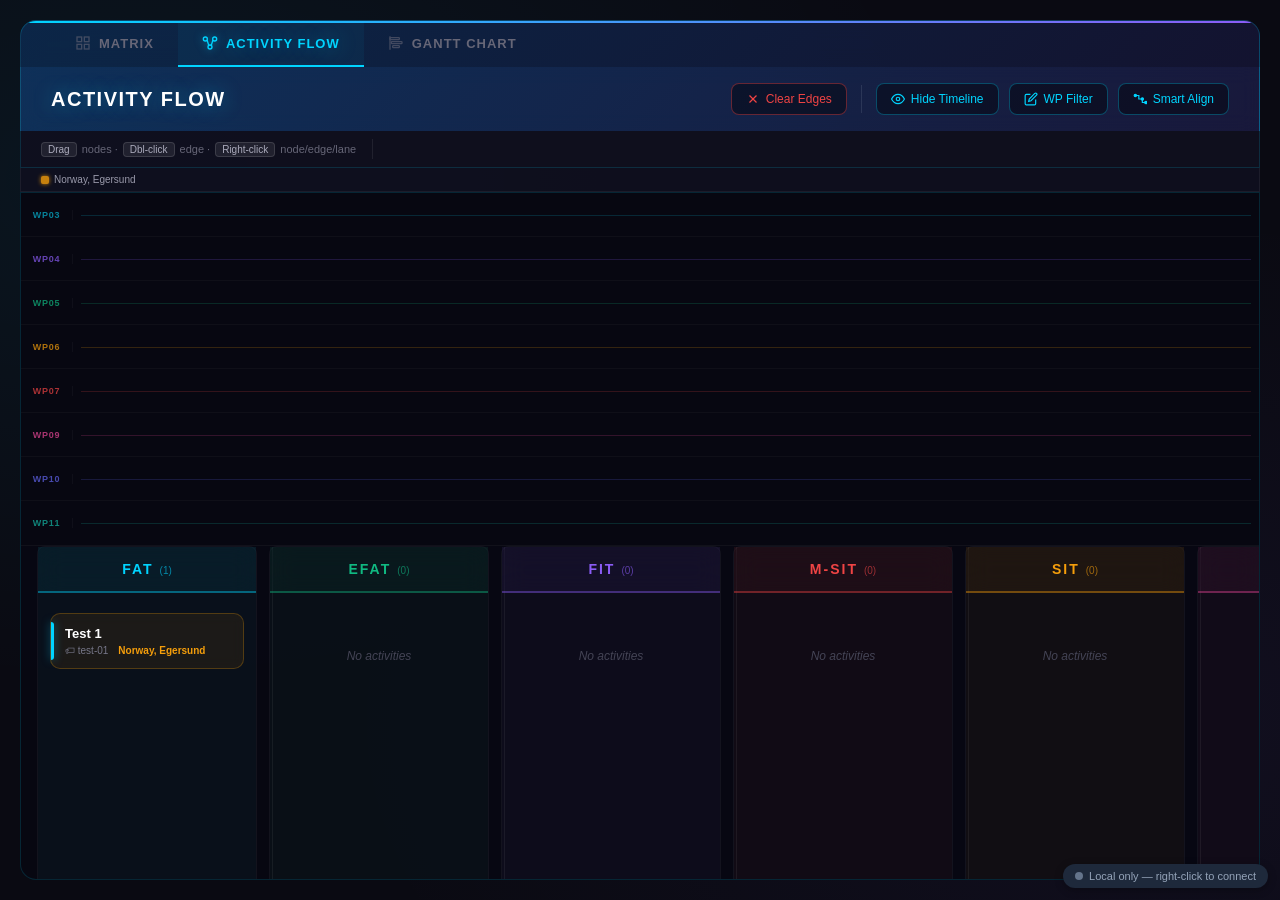
==== flow.html @ c6285412 "Add files via upload" ====
<!DOCTYPE html>
<html lang="en">
<head>
    <meta charset="UTF-8">
    <meta name="viewport" content="width=device-width, initial-scale=1.0">
    <title>Activity Flow - Test Equipment Matrix</title>
    <link rel="stylesheet" href="css/nav.css">
    <link rel="stylesheet" href="css/flow.css">
</head>
<body>
    <div class="container">
        <!-- Navigation Tabs -->
        <nav class="nav-tabs" id="navTabs">
            <!-- Rendered by nav.js -->
        </nav>

        <!-- Flow Header -->
        <div class="flow-header">
            <div class="flow-header-left">
                <div class="flow-title">Activity Flow</div>
            </div>
            <div class="flow-header-right">
                <button class="action-btn danger" onclick="FlowApp.clearAllEdges()" title="Clear All Edges">
                    <svg viewBox="0 0 24 24" fill="none" stroke="currentColor" stroke-width="2">
                        <line x1="18" y1="6" x2="6" y2="18"/>
                        <line x1="6" y1="6" x2="18" y2="18"/>
                    </svg>
                    Clear Edges
                </button>
                <div class="header-divider"></div>
                <button class="action-btn" id="tlToggleBtn" onclick="FlowTimeline.toggle()" title="Toggle milestone timeline">
                    <svg viewBox="0 0 24 24" width="12" height="12" fill="none" stroke="currentColor" stroke-width="2"><path d="M1 12s4-8 11-8 11 8 11 8-4 8-11 8-11-8-11-8z"/><circle cx="12" cy="12" r="3"/></svg>
                    <span>Hide Timeline</span>
                </button>
                <button class="action-btn" onclick="FlowTimeline.openWpPanel()" title="Choose which WP rows to show">
                    <svg viewBox="0 0 24 24" width="12" height="12" fill="none" stroke="currentColor" stroke-width="2"><path d="M11 4H4a2 2 0 00-2 2v14a2 2 0 002 2h14a2 2 0 002-2v-7"/><path d="M18.5 2.5a2.121 2.121 0 013 3L12 15l-4 1 1-4 9.5-9.5z"/></svg>
                    <span>WP Filter</span>
                </button>
                <button class="action-btn" onclick="FlowNodes.smartAlign()" title="Smart align">
                    <svg viewBox="0 0 24 24" fill="none" stroke="currentColor" stroke-width="2">
                        <polyline points="4,6 10,6 10,12 16,12 16,18 22,18"/>
                        <circle cx="4" cy="6" r="2" fill="currentColor"/>
                        <circle cx="16" cy="12" r="2" fill="currentColor"/>
                        <circle cx="22" cy="18" r="2" fill="currentColor"/>
                    </svg>
                    Smart Align
                </button>
            </div>
        </div>

        <!-- WP Filter Bar (chip-based) -->
        <div class="flow-filter-bar" id="flowFilterBar"></div>

        <!-- Toolbar -->
        <div class="flow-toolbar">
            <div class="toolbar-hint">
                <kbd>Drag</kbd> nodes · <kbd>Dbl-click</kbd> edge · <kbd>Right-click</kbd> node/edge/lane
            </div>
            <div class="toolbar-divider"></div>
            <div class="edge-mode-indicator" id="edgeModeIndicator">
                <svg viewBox="0 0 24 24" width="14" height="14" fill="none" stroke="currentColor" stroke-width="2">
                    <circle cx="12" cy="12" r="10"/>
                    <line x1="12" y1="8" x2="12" y2="12"/>
                    <line x1="12" y1="16" x2="12.01" y2="16"/>
                </svg>
                Drawing edge... click target node or press Esc
            </div>
        </div>

        <!-- Location Legend — auto-generated from DataModel.locations -->
        <div class="location-legend" id="locationLegend">
            <span class="legend-label">Locations:</span>
        </div>

        <!-- Canvas Area -->
        <div class="flow-canvas-wrapper" id="flowCanvasWrapper">
            <!-- Timeline strip — static container, only milestones update -->
            <div class="timeline-strip" id="timelineStrip"></div>
            <div class="flow-canvas" id="flowCanvas">
                <!-- Lanes and nodes rendered by JS -->
            </div>
        </div>
    </div>

    <!-- Context Menu (for edges) -->
    <div class="context-menu" id="contextMenu">
        <div class="context-menu-item" onclick="FlowEdges.editLabel(FlowEdges.activeEdgeId)">
            ✏️ Edit Details
        </div>
        <div class="context-menu-item" onclick="FlowEdges.resetEdgePorts(FlowEdges.activeEdgeId)">
            🔄 Reset Line Ports
        </div>
        <div class="context-menu-divider"></div>
        <div class="context-menu-item danger" onclick="FlowEdges.deleteActiveEdge()">
            🗑 Delete Connection
        </div>
    </div>

    <!-- Context Menu (for canvas right-click) -->
    <div class="context-menu" id="canvasContextMenu">
        <div class="context-menu-item" onclick="FlowApp.openAddActivityModal()">
            ➕ Add New Activity
        </div>
    </div>

    <!-- Add Activity Modal -->
    <div class="label-modal-overlay" id="addActivityOverlay">
        <div class="add-activity-modal">
            <h3>New Activity</h3>
            <div class="aa-form-group">
                <label>Name</label>
                <input type="text" id="aaName" placeholder="Activity name..." maxlength="60">
            </div>
            <div class="aa-form-row">
                <div class="aa-form-group">
                    <label>Location</label>
                    <select id="aaLocation"></select>
                </div>
                <div class="aa-form-group">
                    <label>Type</label>
                    <select id="aaType"></select>
                </div>
            </div>
            <div class="aa-form-group">
                <label>Workpack</label>
                <select id="aaWorkpack"></select>
            </div>
            <div class="label-modal-actions">
                <button class="btn-cancel" onclick="FlowApp.closeAddActivityModal()">Cancel</button>
                <button class="btn-save" onclick="FlowApp.addActivityFromModal()">Add</button>
            </div>
        </div>
    </div>

    <!-- Edge Detail Modal -->
    <div class="label-modal-overlay" id="labelModalOverlay">
        <div class="label-modal edge-detail-modal">
            <h3>Connection Details</h3>
            <div class="edge-modal-section">
                <label class="edge-modal-label">Label</label>
                <input type="text" id="labelInput" placeholder="Enter label (optional)..." maxlength="60">
            </div>
            <div class="edge-modal-section" id="edgeEquipmentSection">
                <label class="edge-modal-label">Equipment Transfer</label>
                <div class="edge-eq-hint">Select items transferring between activities</div>
                <div class="edge-eq-list" id="edgeEquipmentList"></div>
            </div>
            <div class="label-modal-actions">
                <button class="btn-cancel" onclick="FlowEdges.closeLabelModal()">Cancel</button>
                <button class="btn-save" onclick="FlowEdges.saveLabel()">Save</button>
            </div>
        </div>
    </div>

    <!-- Context Menu (for nodes) -->
    <div class="context-menu" id="nodeContextMenu">
        <!-- Populated dynamically by FlowNodes on right-click -->
    </div>

    <!-- Node Detail Modal -->
    <div class="label-modal-overlay" id="detailModalOverlay">
        <div class="detail-modal">
            <!-- Compact header -->
            <div class="detail-header-edit">
                <div class="detail-field-row">
                    <div class="detail-field" style="flex:3">
                        <label>Name</label>
                        <input type="text" id="detailNameInput" placeholder="Activity name..." maxlength="60">
                    </div>
                    <div class="detail-field" style="flex:1">
                        <label>Type</label>
                        <select id="detailTypeSelect"></select>
                    </div>
                    <div class="detail-field" style="flex:2">
                        <label>Location</label>
                        <select id="detailLocationSelect"></select>
                    </div>
                    <div class="detail-field" style="flex:1">
                        <label>Workpack</label>
                        <select id="detailWorkpackSelect"></select>
                    </div>
                </div>
                <div class="detail-meta" id="detailNodeMeta"></div>
            </div>

            <!-- Two-column body: editors left, equipment right -->
            <div class="detail-body-columns">
                <div class="detail-editors">
                    <div class="detail-section-label">Overview</div>
                    <div class="wysiwyg-wrap">
                        <div class="wysiwyg-toolbar" id="overviewToolbar">
                            <button type="button" class="wysiwyg-btn" data-cmd="bold" title="Bold"><b>B</b></button>
                            <button type="button" class="wysiwyg-btn" data-cmd="italic" title="Italic"><i>I</i></button>
                            <button type="button" class="wysiwyg-btn" data-cmd="underline" title="Underline"><u>U</u></button>
                            <span class="wysiwyg-sep"></span>
                            <button type="button" class="wysiwyg-btn" data-cmd="insertUnorderedList" title="Bullet list">⦁</button>
                        </div>
                        <div class="wysiwyg-editor" id="detailOverview" contenteditable="true"
                             data-placeholder="Brief overview of this test activity..."></div>
                    </div>

                    <div class="detail-section-label">
                        Scope &amp; Notes
                        <span class="detail-hint">Toolbar or type * for bullets · Tab to indent</span>
                    </div>
                    <div class="wysiwyg-wrap">
                        <div class="wysiwyg-toolbar" id="notesToolbar">
                            <button type="button" class="wysiwyg-btn" data-cmd="bold" title="Bold"><b>B</b></button>
                            <button type="button" class="wysiwyg-btn" data-cmd="italic" title="Italic"><i>I</i></button>
                            <button type="button" class="wysiwyg-btn" data-cmd="underline" title="Underline"><u>U</u></button>
                            <span class="wysiwyg-sep"></span>
                            <button type="button" class="wysiwyg-btn" data-cmd="insertUnorderedList" title="Bullet list">⦁</button>
                            <button type="button" class="wysiwyg-btn" data-cmd="indent" title="Indent (sub-item)">→</button>
                            <button type="button" class="wysiwyg-btn" data-cmd="outdent" title="Outdent">←</button>
                        </div>
                        <div class="wysiwyg-editor wysiwyg-notes" id="detailNotes" contenteditable="true"
                             data-placeholder="Scope, notes, bullet points..."></div>
                    </div>
                </div>

                <div class="detail-equipment-panel">
                    <div class="detail-section-label">Equipment Items</div>
                    <div class="detail-equipment-list" id="detailEquipmentList">
                        <div class="detail-empty">Loading...</div>
                    </div>
                    <div class="detail-section-label" style="margin-top:14px;">
                        Attachments
                        <button class="detail-attach-btn" onclick="FlowDetails.addAttachment()" title="Attach a file">
                            <svg viewBox="0 0 24 24" width="13" height="13" fill="none" stroke="currentColor" stroke-width="2"><path d="M21.44 11.05l-9.19 9.19a6 6 0 01-8.49-8.49l9.19-9.19a4 4 0 015.66 5.66l-9.2 9.19a2 2 0 01-2.83-2.83l8.49-8.48"/></svg>
                            Add
                        </button>
                    </div>
                    <div class="detail-attachments-list" id="detailAttachmentsList">
                        <div class="detail-empty">No files attached</div>
                    </div>
                    <input type="file" id="detailFileInput" style="display:none" multiple onchange="FlowDetails._onFilesSelected(this)">
                </div>
            </div>

            <div class="label-modal-actions">
                <button class="btn-cancel" onclick="FlowDetails.close()">Cancel</button>
                <button class="btn-save" onclick="FlowDetails.save()">Save</button>
            </div>
        </div>
    </div>

    <!-- WP Visibility Panel (Flow) -->
    <div class="flow-wp-panel-overlay" id="flowWpPanelOverlay">
        <div class="flow-wp-panel">
            <div class="flow-wp-panel-header">
                <h3>Timeline WP Visibility</h3>
                <button class="flow-wp-panel-close" onclick="FlowTimeline.closeWpPanel()">&times;</button>
            </div>
            <div class="flow-wp-panel-hint">Toggle which Work Package rows appear in the milestone timeline.</div>
            <div class="flow-wp-panel-list" id="flowWpPanelList"></div>
            <div class="flow-wp-panel-actions">
                <button class="btn-cancel" onclick="FlowTimeline.wpPanelShowAll()">Show All</button>
                <button class="btn-cancel" onclick="FlowTimeline.wpPanelHideAll()">Hide All</button>
                <button class="btn-save" onclick="FlowTimeline.closeWpPanel()">Done</button>
            </div>
        </div>
    </div>

    <!-- Milestone Edit Modal -->
    <div class="label-modal-overlay" id="milestoneModalOverlay">
        <div class="milestone-modal">
            <h3>Milestone</h3>
            <div class="ms-form-row">
                <div class="ms-form-group" style="flex:2">
                    <label>Title</label>
                    <input type="text" id="msTextInput" placeholder="Milestone label..." maxlength="60">
                </div>
                <div class="ms-form-group" style="flex:1">
                    <label>Date (dd.mm.yy)</label>
                    <input type="text" id="msDateInput" placeholder="01.03.26" maxlength="10">
                </div>
                <div class="ms-form-group" style="flex:0.8">
                    <label>Work Package</label>
                    <select id="msWpSelect"></select>
                </div>
            </div>
            <div class="ms-form-row">
                <div class="ms-form-group">
                    <label>Shape</label>
                    <div class="ms-shape-picker" id="msShapePicker">
                        <button class="ms-shape-btn active" data-shape="circle" title="Circle">
                            <svg width="16" height="16"><circle cx="8" cy="8" r="6" fill="currentColor"/></svg>
                        </button>
                        <button class="ms-shape-btn" data-shape="square" title="Square">
                            <svg width="16" height="16"><rect x="2" y="2" width="12" height="12" rx="1" fill="currentColor"/></svg>
                        </button>
                        <button class="ms-shape-btn" data-shape="triangle" title="Triangle">
                            <svg width="16" height="16"><polygon points="8,1 15,14 1,14" fill="currentColor"/></svg>
                        </button>
                        <button class="ms-shape-btn" data-shape="diamond" title="Diamond">
                            <svg width="16" height="16"><polygon points="8,1 15,8 8,15 1,8" fill="currentColor"/></svg>
                        </button>
                    </div>
                </div>
                <div class="ms-form-group">
                    <label>Size</label>
                    <div class="ms-size-picker" id="msSizePicker">
                        <button class="ms-size-btn" data-size="small" title="Small">S</button>
                        <button class="ms-size-btn active" data-size="medium" title="Large">L</button>
                        <button class="ms-size-btn" data-size="large" title="Extra Large">XL</button>
                    </div>
                </div>
                <div class="ms-form-group">
                    <label>Color</label>
                    <div class="ms-color-picker" id="msColorPicker">
                        <button class="ms-color-btn" data-color="#ffffff" style="background:#ffffff" title="White"></button>
                        <button class="ms-color-btn" data-color="#00d4ff" style="background:#00d4ff" title="Cyan"></button>
                        <button class="ms-color-btn" data-color="#8b5cf6" style="background:#8b5cf6" title="Purple"></button>
                        <button class="ms-color-btn" data-color="#10b981" style="background:#10b981" title="Green"></button>
                        <button class="ms-color-btn" data-color="#f59e0b" style="background:#f59e0b" title="Amber"></button>
                        <button class="ms-color-btn" data-color="#ef4444" style="background:#ef4444" title="Red"></button>
                        <button class="ms-color-btn" data-color="#ec4899" style="background:#ec4899" title="Pink"></button>
                    </div>
                </div>
            </div>
            <div class="ms-preview" id="msPreview"></div>
            <div class="label-modal-actions">
                <button class="btn-cancel ms-delete-btn" id="msDeleteBtn" onclick="FlowTimeline.deleteFromModal()" style="margin-right:auto">Delete</button>
                <button class="btn-cancel" onclick="FlowTimeline.closeModal()">Cancel</button>
                <button class="btn-save" onclick="FlowTimeline.saveModal()">Save</button>
            </div>
        </div>
    </div>

    <!-- Manage Activities Modal -->
    <div class="manage-overlay" id="manageOverlay">
        <div class="manage-modal">
            <div class="manage-header">
                <h3>Manage Activities</h3>
                <span class="manage-hint">Drag to reorder · Toggle to show/hide</span>
            </div>
            <div class="manage-toolbar">
                <button class="manage-action-btn" onclick="ActivityManager.groupByType()">Group by Type</button>
                <button class="manage-action-btn" onclick="ActivityManager.showAll()">Show All</button>
            </div>
            <div class="manage-list" id="manageList"></div>
            <div class="manage-footer">
                <button class="btn-cancel" onclick="ActivityManager.close()">Cancel</button>
                <button class="btn-save" onclick="ActivityManager.save()">Apply</button>
            </div>
        </div>
    </div>

    <!-- Scripts - Order matters! -->
    <script src="js/storage.js"></script>
    <script src="js/sync-config.js"></script>
    <script src="js/sync.js"></script>
    <script src="js/nav.js"></script>
    <script src="js/data.js"></script>
    <script src="js/flow-data.js"></script>
    <script src="js/flow-lanes.js"></script>
    <script src="js/flow-nodes.js"></script>
    <script src="js/flow-edges.js"></script>
    <script src="js/flow-drag.js"></script>
    <script src="js/flow-details.js"></script>
    <script src="js/flow-timeline.js"></script>
    <script src="js/manage.js"></script>
    <script src="js/undo.js"></script>
    <script src="js/settings.js"></script>
    <script src="js/flow-app.js"></script>
</body>
</html>
---- css/nav.css ----
/* ========================================
   NAV.CSS - Shared Navigation Tabs
   ======================================== */

.nav-tabs {
    display: flex;
    gap: 0;
    padding: 0 30px;
    background: linear-gradient(135deg, rgba(12, 40, 74, 0.95) 0%, rgba(20, 20, 50, 0.95) 100%);
    border: 1px solid rgba(0, 212, 255, 0.2);
    border-bottom: none;
    border-radius: 16px 16px 0 0;
    backdrop-filter: blur(10px);
    position: relative;
    overflow: hidden;
}

.nav-tabs::before {
    content: '';
    position: absolute;
    top: 0;
    left: 0;
    right: 0;
    height: 2px;
    background: linear-gradient(90deg, #00d4ff, #8b5cf6, #00d4ff);
    background-size: 200% 100%;
    animation: navShimmer 4s linear infinite;
}

@keyframes navShimmer {
    0% { background-position: -200% 0; }
    100% { background-position: 200% 0; }
}

.nav-tab {
    position: relative;
    display: flex;
    align-items: center;
    gap: 8px;
    padding: 14px 24px;
    color: #667;
    font-size: 13px;
    font-weight: 600;
    text-decoration: none;
    text-transform: uppercase;
    letter-spacing: 1px;
    cursor: pointer;
    transition: all 0.3s ease;
    border: none;
    background: none;
    border-bottom: 3px solid transparent;
    margin-bottom: -1px;
}

.nav-tab:hover {
    color: #aab;
    background: rgba(255, 255, 255, 0.03);
}

.nav-tab.active {
    color: #00d4ff;
    border-bottom-color: #00d4ff;
    background: rgba(0, 212, 255, 0.05);
    text-shadow: 0 0 20px rgba(0, 212, 255, 0.4);
}

.nav-tab svg {
    width: 16px;
    height: 16px;
    opacity: 0.6;
    transition: opacity 0.3s;
}

.nav-tab.active svg {
    opacity: 1;
    filter: drop-shadow(0 0 4px rgba(0, 212, 255, 0.5));
}

.nav-tab .tab-badge {
    background: rgba(0, 212, 255, 0.2);
    color: #00d4ff;
    font-size: 10px;
    padding: 1px 7px;
    border-radius: 10px;
    font-weight: 700;
    letter-spacing: 0;
}

.nav-tab.active .tab-badge {
    background: rgba(0, 212, 255, 0.3);
}
---- css/flow.css ----
/* ========================================
   FLOW.CSS - Activity Flow View Styles
   ======================================== */

/* === RESET & BASE === */
* {
    box-sizing: border-box;
    margin: 0;
    padding: 0;
}

body {
    font-family: 'Segoe UI', Tahoma, Geneva, Verdana, sans-serif;
    background: #0a0a12;
    background-image:
        radial-gradient(ellipse at 10% 20%, rgba(0, 212, 255, 0.06) 0%, transparent 50%),
        radial-gradient(ellipse at 90% 80%, rgba(139, 92, 246, 0.06) 0%, transparent 50%);
    min-height: 100vh;
    padding: 20px;
    color: #e0e0e0;
    overflow: hidden;
}

.container {
    max-width: 100%;
    height: calc(100vh - 40px);
    display: flex;
    flex-direction: column;
}

/* === FLOW HEADER === */
.flow-header {
    background: linear-gradient(135deg, rgba(15, 52, 96, 0.9) 0%, rgba(26, 26, 64, 0.9) 100%);
    padding: 16px 30px;
    border: 1px solid rgba(0, 212, 255, 0.3);
    border-top: none;
    border-bottom: none;
    backdrop-filter: blur(10px);
    display: flex;
    justify-content: space-between;
    align-items: center;
    flex-wrap: wrap;
    gap: 12px;
}

.flow-header-left {
    display: flex;
    align-items: center;
    gap: 20px;
}

.flow-title {
    font-size: 20px;
    font-weight: 700;
    color: #fff;
    text-shadow: 0 0 20px rgba(0, 212, 255, 0.4);
    letter-spacing: 1.5px;
    text-transform: uppercase;
}

/* === WP CHIP FILTER BAR (matching index.html style) === */
.flow-filter-bar {
    padding: 8px 20px;
    border-bottom: 1px solid rgba(255, 255, 255, 0.06);
}

.flow-filter-bar:empty {
    display: none;
}

.flow-filter-bar .filter-row {
    display: flex;
    align-items: center;
    gap: 8px;
    flex-wrap: wrap;
}

.flow-filter-bar .filter-label {
    display: flex;
    align-items: center;
    gap: 5px;
    color: #888;
    font-size: 10px;
    font-weight: 600;
    text-transform: uppercase;
    letter-spacing: 1px;
    white-space: nowrap;
    flex-shrink: 0;
}

.flow-filter-bar .filter-chips {
    display: flex;
    gap: 5px;
    flex-wrap: wrap;
}

.flow-filter-bar .filter-chip {
    display: inline-flex;
    align-items: center;
    gap: 5px;
    padding: 4px 12px;
    border-radius: 20px;
    border: 1px solid rgba(255, 255, 255, 0.12);
    background: rgba(255, 255, 255, 0.04);
    color: #aaa;
    font-size: 10px;
    font-weight: 600;
    cursor: pointer;
    transition: all 0.25s ease;
    letter-spacing: 0.5px;
}

.flow-filter-bar .filter-chip:hover {
    border-color: var(--chip-border);
    background: var(--chip-bg);
    color: var(--chip-color);
    box-shadow: 0 0 10px color-mix(in srgb, var(--chip-color) 25%, transparent);
}

.flow-filter-bar .filter-chip.active {
    border-color: var(--chip-border);
    background: var(--chip-bg);
    color: var(--chip-color);
    box-shadow: 0 0 14px color-mix(in srgb, var(--chip-color) 30%, transparent),
                inset 0 0 6px color-mix(in srgb, var(--chip-color) 10%, transparent);
}

.flow-filter-bar .chip-dot {
    width: 7px;
    height: 7px;
    border-radius: 50%;
    background: currentColor;
    opacity: 0.4;
    transition: opacity 0.25s;
}

.flow-filter-bar .filter-chip.active .chip-dot {
    opacity: 1;
    box-shadow: 0 0 5px currentColor;
}

.flow-filter-bar .filter-clear {
    background: rgba(255, 255, 255, 0.06);
    border: 1px solid rgba(255, 255, 255, 0.15);
    color: #888;
    font-size: 9px;
    font-weight: 600;
    padding: 3px 10px;
    border-radius: 14px;
    cursor: pointer;
    transition: all 0.25s;
    text-transform: uppercase;
    letter-spacing: 0.5px;
    white-space: nowrap;
    flex-shrink: 0;
}

.flow-filter-bar .filter-clear:hover {
    background: rgba(239, 68, 68, 0.15);
    border-color: rgba(239, 68, 68, 0.4);
    color: #ef4444;
}

.flow-header-right {
    display: flex;
    gap: 10px;
    align-items: center;
}

/* === ACTION BUTTONS (reused from matrix) === */
.action-btn {
    background: rgba(0, 0, 0, 0.4);
    border: 1px solid rgba(0, 212, 255, 0.3);
    border-radius: 8px;
    padding: 8px 14px;
    color: #00d4ff;
    font-size: 12px;
    cursor: pointer;
    transition: all 0.3s;
    display: flex;
    align-items: center;
    gap: 6px;
    font-weight: 500;
}

.action-btn:hover {
    background: rgba(0, 212, 255, 0.15);
    border-color: #00d4ff;
    box-shadow: 0 0 20px rgba(0, 212, 255, 0.3);
}

.action-btn svg {
    width: 14px;
    height: 14px;
}

.action-btn.danger {
    border-color: rgba(239, 68, 68, 0.4);
    color: #ef4444;
}

.action-btn.danger:hover {
    background: rgba(239, 68, 68, 0.15);
    border-color: #ef4444;
    box-shadow: 0 0 20px rgba(239, 68, 68, 0.3);
}

.action-btn.reset-btn {
    border-color: rgba(239, 68, 68, 0.4);
    color: #ef4444;
}

.action-btn.reset-btn:hover {
    background: rgba(239, 68, 68, 0.15);
    border-color: #ef4444;
    box-shadow: 0 0 20px rgba(239, 68, 68, 0.3);
}

/* === TOOLBAR === */
.flow-toolbar {
    background: rgba(15, 15, 30, 0.95);
    border: 1px solid rgba(0, 212, 255, 0.15);
    border-top: none;
    padding: 8px 20px;
    display: flex;
    align-items: center;
    gap: 16px;
    font-size: 11px;
    color: #667;
}

.toolbar-divider {
    width: 1px;
    height: 20px;
    background: rgba(255, 255, 255, 0.08);
}

.toolbar-hint {
    display: flex;
    align-items: center;
    gap: 5px;
}

.toolbar-hint kbd {
    background: rgba(255, 255, 255, 0.08);
    border: 1px solid rgba(255, 255, 255, 0.12);
    border-radius: 4px;
    padding: 1px 6px;
    font-size: 10px;
    font-family: inherit;
    color: #aab;
}

.edge-mode-indicator {
    display: none;
    align-items: center;
    gap: 6px;
    color: #f59e0b;
    font-weight: 600;
    animation: pulse 1.5s ease infinite;
}

.edge-mode-indicator.active {
    display: flex;
}

@keyframes pulse {
    0%, 100% { opacity: 1; }
    50% { opacity: 0.6; }
}

/* === CANVAS AREA === */
.flow-canvas-wrapper {
    flex: 1;
    position: relative;
    overflow: auto;
    background: rgba(8, 8, 18, 0.95);
    border: 1px solid rgba(0, 212, 255, 0.15);
    border-radius: 0 0 16px 16px;
}

.flow-canvas {
    position: relative;
    min-width: 100%;
    min-height: 100%;
    width: max-content;
    height: max-content;
}

/* === SVG EDGE LAYER === */
.edge-layer {
    position: absolute;
    top: 0;
    left: 0;
    width: 100%;
    height: 100%;
    pointer-events: none;
    z-index: 5;
}

.edge-layer path {
    pointer-events: stroke;
    cursor: pointer;
}

.edge-line {
    fill: none;
    stroke: rgba(255, 255, 255, 0.35);
    stroke-width: 2;
    transition: stroke 0.2s, stroke-width 0.2s;
}

.edge-line:hover {
    stroke: #ff4757;
    stroke-width: 3;
    filter: drop-shadow(0 0 6px rgba(255, 71, 87, 0.5));
}

.edge-line-hit {
    fill: none;
    stroke: transparent;
    stroke-width: 16;
    pointer-events: stroke;
    cursor: pointer;
}

.edge-arrow {
    fill: rgba(255, 255, 255, 0.35);
    transition: fill 0.2s;
}

.edge-group:hover .edge-line {
    stroke: #ff4757;
    stroke-width: 3;
    filter: drop-shadow(0 0 6px rgba(255, 71, 87, 0.5));
}

.edge-group:hover .edge-arrow {
    fill: #ff4757;
}

.edge-temp {
    fill: none;
    stroke: rgba(0, 212, 255, 0.6);
    stroke-width: 2;
    stroke-dasharray: 8 4;
    pointer-events: none;
}

/* === EDGE SELECTION & ENDPOINT HANDLES === */
.edge-selected .edge-line {
    stroke: #00d4ff !important;
    stroke-width: 3;
    filter: drop-shadow(0 0 8px rgba(0,212,255,0.6));
}
.edge-selected .edge-arrow {
    fill: #00d4ff !important;
}
.edge-handle-dot {
    fill: #00d4ff;
    stroke: #fff;
    stroke-width: 2;
    cursor: grab;
    filter: drop-shadow(0 0 4px rgba(0,212,255,0.8));
    transition: r 0.15s;
}
.edge-handle-dot:hover {
    r: 9;
    fill: #fff;
    stroke: #00d4ff;
}
.edge-handle-label {
    fill: #00d4ff;
    font-size: 10px;
    font-family: 'JetBrains Mono', monospace;
    font-weight: 600;
    text-anchor: middle;
    pointer-events: none;
}
.edge-port-indicator {
    fill: rgba(255,255,255,0.08);
    stroke: rgba(255,255,255,0.2);
    stroke-width: 1.5;
    pointer-events: all;
    cursor: pointer;
    transition: fill 0.15s, stroke 0.15s, r 0.15s;
}
.edge-port-indicator:hover {
    fill: rgba(0,212,255,0.4);
    stroke: #00d4ff;
    stroke-width: 2;
    r: 7;
    filter: drop-shadow(0 0 4px rgba(0,212,255,0.6));
}
.edge-port-indicator.port-hover {
    fill: #00d4ff;
    stroke: #fff;
    stroke-width: 2;
    r: 7;
    filter: drop-shadow(0 0 6px rgba(0,212,255,0.8));
}

/* === LANES === */
.lanes-container {
    display: flex;
    min-height: 800px;
    height: 100%;
    position: relative;
    gap: 12px;
    padding: 0 16px;
}

.lane {
    flex: 1;
    min-width: 220px;
    position: relative;
    transition: background 0.3s;
    border-radius: 8px;
    overflow: visible;
    border: 1px solid rgba(255, 255, 255, 0.04);
    background: rgba(255, 255, 255, 0.01);
}

.lane:last-child {
    border-right: none;
}

.lane-bg {
    position: absolute;
    top: 0;
    left: 0;
    right: 0;
    bottom: 0;
    opacity: 0.03;
    pointer-events: none;
    transition: opacity 0.3s;
}

.lane:hover .lane-bg {
    opacity: 0.06;
}

.lane-header {
    position: sticky;
    top: 0;
    z-index: 10;
    text-align: center;
    padding: 14px 10px;
    font-size: 14px;
    font-weight: 700;
    text-transform: uppercase;
    letter-spacing: 2px;
    border-bottom: 2px solid;
    backdrop-filter: blur(12px);
    background: rgba(10, 10, 20, 0.85);
    position: relative;
}

.lane-header .lane-count {
    font-size: 10px;
    font-weight: 500;
    opacity: 0.6;
    letter-spacing: 0;
    margin-left: 6px;
}

/* Lane hide toggle button */
.lane-toggle {
    position: absolute;
    right: 6px;
    top: 50%;
    transform: translateY(-50%);
    background: none;
    border: 1px solid rgba(255, 255, 255, 0.08);
    border-radius: 4px;
    color: inherit;
    cursor: pointer;
    padding: 3px 4px;
    opacity: 0;
    transition: opacity 0.2s, background 0.2s;
    display: flex;
    align-items: center;
    justify-content: center;
}

.lane-header:hover .lane-toggle {
    opacity: 0.5;
}

.lane-toggle:hover {
    opacity: 1 !important;
    background: rgba(255, 255, 255, 0.1);
}

/* Collapsed lane — thin vertical strip */
.lane.lane-collapsed {
    flex: 0 0 28px !important;
    min-width: 28px !important;
    cursor: pointer;
    display: flex;
    align-items: center;
    justify-content: center;
    transition: background 0.2s, border-color 0.2s;
    border: 1px dashed rgba(255, 255, 255, 0.08);
    border-radius: 8px;
}

.lane.lane-collapsed:hover {
    background: rgba(255, 255, 255, 0.04);
    border-color: rgba(255, 255, 255, 0.15);
}

.lane-collapsed-label {
    writing-mode: vertical-rl;
    text-orientation: mixed;
    font-size: 9px;
    font-weight: 700;
    text-transform: uppercase;
    letter-spacing: 2px;
    color: #445;
    padding: 12px 0;
}

.lane.lane-collapsed:hover .lane-collapsed-label {
    color: #889;
}

/* Collapsed lane label colors */
.lane-FAT.lane-collapsed .lane-collapsed-label { color: #00d4ff; opacity: 0.5; }
.lane-FIT.lane-collapsed .lane-collapsed-label { color: #8b5cf6; opacity: 0.5; }
.lane-EFAT.lane-collapsed .lane-collapsed-label { color: #10b981; opacity: 0.5; }
.lane-SIT.lane-collapsed .lane-collapsed-label { color: #f59e0b; opacity: 0.5; }
.lane-M-SIT.lane-collapsed .lane-collapsed-label { color: #ef4444; opacity: 0.5; }
.lane-SRT.lane-collapsed .lane-collapsed-label { color: #ec4899; opacity: 0.5; }

.lane-FAT.lane-collapsed:hover .lane-collapsed-label,
.lane-FIT.lane-collapsed:hover .lane-collapsed-label,
.lane-EFAT.lane-collapsed:hover .lane-collapsed-label,
.lane-SIT.lane-collapsed:hover .lane-collapsed-label,
.lane-M-SIT.lane-collapsed:hover .lane-collapsed-label,
.lane-SRT.lane-collapsed:hover .lane-collapsed-label { opacity: 1; }

.lane-body {
    padding: 16px 12px;
    min-height: 600px;
    position: relative;
}

/* Lane colors */
.lane-FAT .lane-bg { background: #00d4ff; }
.lane-FAT .lane-header { color: #00d4ff; border-bottom-color: rgba(0, 212, 255, 0.4); background: rgba(0, 212, 255, 0.06); }

.lane-FIT .lane-bg { background: #8b5cf6; }
.lane-FIT .lane-header { color: #8b5cf6; border-bottom-color: rgba(139, 92, 246, 0.4); background: rgba(139, 92, 246, 0.06); }

.lane-EFAT .lane-bg { background: #10b981; }
.lane-EFAT .lane-header { color: #10b981; border-bottom-color: rgba(16, 185, 129, 0.4); background: rgba(16, 185, 129, 0.06); }

.lane-SIT .lane-bg { background: #f59e0b; }
.lane-SIT .lane-header { color: #f59e0b; border-bottom-color: rgba(245, 158, 11, 0.4); background: rgba(245, 158, 11, 0.06); }

.lane-M-SIT .lane-bg { background: #ef4444; }
.lane-M-SIT .lane-header { color: #ef4444; border-bottom-color: rgba(239, 68, 68, 0.4); background: rgba(239, 68, 68, 0.06); }

.lane-SRT .lane-bg { background: #ec4899; }
.lane-SRT .lane-header { color: #ec4899; border-bottom-color: rgba(236, 72, 153, 0.4); background: rgba(236, 72, 153, 0.06); }

/* === NODES === */
.flow-node {
    position: absolute;
    width: calc(100% - 24px);
    min-height: 56px;
    background: rgba(20, 20, 40, 0.92);
    border: 1px solid rgba(255, 255, 255, 0.1);
    border-radius: 10px;
    padding: 12px 14px;
    transition: box-shadow 0.25s, border-color 0.25s;
    z-index: 8;
    user-select: none;
    left: 12px;
    backdrop-filter: blur(6px);
    cursor: grab;
}

.flow-node:hover {
    border-color: rgba(255, 255, 255, 0.25);
    box-shadow: 0 4px 24px rgba(0, 0, 0, 0.4), 0 0 15px rgba(0, 212, 255, 0.1);
    z-index: 9;
}

.flow-node.dragging {
    box-shadow: 0 12px 48px rgba(0, 0, 0, 0.7), 0 0 30px rgba(0, 212, 255, 0.25);
    border-color: rgba(0, 212, 255, 0.6);
    opacity: 0.92;
    cursor: grabbing;
    border-radius: 12px;
    transform: scale(1.03);
}

.flow-node.edge-source {
    border-color: #00d4ff;
    box-shadow: 0 0 20px rgba(0, 212, 255, 0.4), inset 0 0 10px rgba(0, 212, 255, 0.05);
}

/* Node type accent bar */
.flow-node::before {
    content: '';
    position: absolute;
    left: 0;
    top: 8px;
    bottom: 8px;
    width: 3px;
    border-radius: 0 3px 3px 0;
}

.flow-node[data-type="FAT"]::before { background: #00d4ff; box-shadow: 0 0 8px rgba(0, 212, 255, 0.5); }
.flow-node[data-type="FIT"]::before { background: #8b5cf6; box-shadow: 0 0 8px rgba(139, 92, 246, 0.5); }
.flow-node[data-type="EFAT"]::before { background: #10b981; box-shadow: 0 0 8px rgba(16, 185, 129, 0.5); }
.flow-node[data-type="SIT"]::before { background: #f59e0b; box-shadow: 0 0 8px rgba(245, 158, 11, 0.5); }
.flow-node[data-type="M-SIT"]::before { background: #ef4444; box-shadow: 0 0 8px rgba(239, 68, 68, 0.5); }
.flow-node[data-type="SRT"]::before { background: #ec4899; box-shadow: 0 0 8px rgba(236, 72, 153, 0.5); }

/* WP filter dimming */
.flow-node.wp-dimmed {
    opacity: 0.2;
    filter: grayscale(0.7);
    pointer-events: auto;
    transition: opacity 0.3s, filter 0.3s;
}

.flow-node.wp-highlighted {
    box-shadow: 0 0 16px rgba(0, 212, 255, 0.5), 0 4px 20px rgba(0, 0, 0, 0.4);
    transition: box-shadow 0.3s;
}

.node-name {
    font-size: 13px;
    font-weight: 600;
    color: #fff;
    margin-bottom: 4px;
    word-break: break-word;
}

.node-meta {
    font-size: 10px;
    color: #778;
    display: flex;
    gap: 10px;
    flex-wrap: wrap;
}

.node-meta span {
    display: flex;
    align-items: center;
    gap: 3px;
}

/* === LANE DRAG HIGHLIGHT === */
.lane.drag-target .lane-bg {
    opacity: 0.06;
}

.lane.drag-hover {
    outline: 2px solid rgba(0, 212, 255, 0.5);
    outline-offset: -2px;
    border-radius: 8px;
}

.lane.drag-hover .lane-bg {
    opacity: 0.12;
}

/* === NODE CONNECTION PORTS === */
.node-port {
    position: absolute;
    width: 14px;
    height: 14px;
    border-radius: 50%;
    background: rgba(30, 30, 55, 0.95);
    border: 2px solid rgba(255, 255, 255, 0.2);
    cursor: crosshair;
    transition: all 0.25s;
    z-index: 12;
    opacity: 0;
}

.flow-node:hover .node-port,
.edge-mode .node-port {
    opacity: 1;
}

.node-port:hover {
    transform: scale(1.4);
    border-color: #00d4ff;
    background: rgba(0, 212, 255, 0.3);
    box-shadow: 0 0 12px rgba(0, 212, 255, 0.6);
}

.node-port-left {
    left: -7px;
    top: 50%;
    transform: translateY(-50%);
}

.node-port-right {
    right: -7px;
    top: 50%;
    transform: translateY(-50%);
}

.node-port-left:hover,
.node-port-right:hover {
    transform: translateY(-50%) scale(1.4);
}

/* === EDGE MODE OVERLAY === */
body.edge-mode {
    cursor: crosshair;
}

body.edge-mode .flow-node {
    cursor: crosshair;
}

body.edge-mode .flow-node:hover {
    border-color: rgba(0, 212, 255, 0.5);
    box-shadow: 0 0 20px rgba(0, 212, 255, 0.2);
}

/* === EMPTY STATE === */
.lane-empty {
    text-align: center;
    padding: 40px 15px;
    color: #445;
    font-size: 12px;
    font-style: italic;
}

/* === EDGE LABEL === */
.edge-label-group {
    pointer-events: all;
    cursor: pointer;
}

.edge-label-bg {
    fill: rgba(20, 20, 40, 0.92);
    stroke: rgba(255, 255, 255, 0.15);
    stroke-width: 1;
    rx: 6;
}

.edge-label-text {
    fill: #aab;
    font-size: 10px;
    font-family: 'Segoe UI', sans-serif;
    text-anchor: middle;
    dominant-baseline: central;
}

.edge-group:hover .edge-label-bg {
    stroke: #ff4757;
}

/* === CONTEXT MENU === */
.context-menu {
    position: fixed;
    background: rgba(20, 20, 40, 0.97);
    border: 1px solid rgba(0, 212, 255, 0.25);
    border-radius: 10px;
    padding: 6px 0;
    min-width: 180px;
    z-index: 1000;
    box-shadow: 0 12px 40px rgba(0, 0, 0, 0.6), 0 0 20px rgba(0, 212, 255, 0.1);
    backdrop-filter: blur(12px);
    display: none;
}

.context-menu.active {
    display: block;
}

.context-menu-item {
    padding: 8px 16px;
    font-size: 12px;
    color: #ccd;
    cursor: pointer;
    display: flex;
    align-items: center;
    gap: 8px;
    transition: all 0.15s;
}

.context-menu-item:hover {
    background: rgba(0, 212, 255, 0.1);
    color: #fff;
}

.context-menu-item.danger:hover {
    background: rgba(239, 68, 68, 0.15);
    color: #ef4444;
}

.context-menu-divider {
    height: 1px;
    background: rgba(255, 255, 255, 0.06);
    margin: 4px 0;
}

/* === EDGE LABEL MODAL === */
.label-modal-overlay {
    position: fixed;
    top: 0; left: 0; right: 0; bottom: 0;
    background: rgba(0, 0, 0, 0.7);
    z-index: 2000;
    display: none;
    align-items: center;
    justify-content: center;
    backdrop-filter: blur(4px);
}

.label-modal-overlay.active {
    display: flex;
}

.label-modal {
    background: linear-gradient(135deg, #1a1a3a, #0f0f25);
    border: 1px solid rgba(0, 212, 255, 0.3);
    border-radius: 14px;
    padding: 24px;
    width: 340px;
    box-shadow: 0 20px 60px rgba(0, 0, 0, 0.5), 0 0 30px rgba(0, 212, 255, 0.15);
}

.label-modal h3 {
    color: #fff;
    font-size: 16px;
    margin-bottom: 16px;
}

.label-modal input {
    width: 100%;
    padding: 10px 14px;
    background: rgba(0, 0, 0, 0.4);
    border: 1px solid rgba(0, 212, 255, 0.3);
    border-radius: 8px;
    color: #fff;
    font-size: 13px;
    margin-bottom: 16px;
    transition: all 0.3s;
}

.label-modal input:focus {
    outline: none;
    border-color: #00d4ff;
    box-shadow: 0 0 15px rgba(0, 212, 255, 0.3);
}

.label-modal-actions {
    display: flex;
    gap: 8px;
    justify-content: flex-end;
}

.label-modal-actions button {
    padding: 8px 18px;
    border-radius: 8px;
    font-size: 12px;
    font-weight: 600;
    cursor: pointer;
    transition: all 0.25s;
    border: none;
}

.label-modal-actions .btn-cancel {
    background: rgba(255, 255, 255, 0.08);
    color: #888;
    border: 1px solid rgba(255, 255, 255, 0.15);
}

.label-modal-actions .btn-save {
    background: linear-gradient(135deg, #00d4ff, #0099cc);
    color: #fff;
}

.label-modal-actions button:hover {
    transform: translateY(-1px);
    box-shadow: 0 4px 15px rgba(0, 0, 0, 0.3);
}

/* === SCROLLBAR === */
::-webkit-scrollbar { height: 8px; width: 8px; }
::-webkit-scrollbar-track { background: #0a0a12; }
::-webkit-scrollbar-thumb { background: linear-gradient(180deg, #00d4ff, #8b5cf6); border-radius: 4px; }
::-webkit-scrollbar-thumb:hover { background: linear-gradient(180deg, #00e5ff, #9d6fff); }

/* === HEADER DIVIDER === */
.header-divider {
    width: 1px;
    height: 28px;
    background: rgba(255, 255, 255, 0.1);
    margin: 0 4px;
}

/* === LOCATION LEGEND === */
.location-legend {
    background: rgba(15, 15, 30, 0.9);
    border: 1px solid rgba(255, 255, 255, 0.06);
    border-top: none;
    padding: 6px 20px;
    display: flex;
    align-items: center;
    gap: 14px;
    font-size: 10px;
    color: #667;
    flex-wrap: wrap;
}

.legend-label {
    font-weight: 600;
    color: #778;
    text-transform: uppercase;
    letter-spacing: 1px;
    font-size: 9px;
}

.legend-item {
    display: flex;
    align-items: center;
    gap: 5px;
    color: #99a;
}

.legend-dot {
    width: 8px;
    height: 8px;
    border-radius: 2px;
    background: var(--loc-color);
    opacity: 0.8;
    box-shadow: 0 0 4px var(--loc-color);
}

/* === TIMELINE STRIP === */
.timeline-strip {
    display: flex;
    flex-direction: column;
    padding: 0;
    position: sticky;
    top: 0;
    z-index: 12;
    background: rgba(8, 8, 18, 0.98);
    border-bottom: 1px solid rgba(255, 255, 255, 0.04);
    backdrop-filter: blur(8px);
    overflow: visible;
}

/* WP row layout */
.tl-wp-row {
    display: flex;
    align-items: center;
    height: 44px;
    position: relative;
    border-bottom: 1px solid rgba(255, 255, 255, 0.03);
}
.tl-wp-row:last-child { border-bottom: none; }

.tl-wp-label {
    width: 52px;
    min-width: 52px;
    font-size: 9px;
    font-weight: 700;
    text-transform: uppercase;
    letter-spacing: 0.8px;
    text-align: center;
    opacity: 0.7;
    user-select: none;
    border-right: 1px solid rgba(255,255,255,0.05);
    padding: 0 4px;
}

.tl-wp-track {
    flex: 1;
    position: relative;
    height: 100%;
    overflow: visible;
}

.tl-wp-line {
    position: absolute;
    left: 8px;
    right: 8px;
    top: 50%;
    height: 1px;
    pointer-events: none;
    z-index: 0;
}

.tl-wp-track.tl-drop-target {
    background: rgba(0, 212, 255, 0.06);
}

/* Keep old .tl-lane rules for backwards compat (hidden, not used) */
.tl-lane {
    flex: 1;
    min-width: 220px;
    position: relative;
    height: 74px;
    overflow: visible;
    display: none;
}

/* Vertical divider lines — continuous from timeline through lanes */
.tl-lane:not(:last-child)::after {
    content: '';
    position: absolute;
    right: -17px;
    top: 0;
    bottom: -2px;
    width: 1px;
    background: rgba(255, 255, 255, 0.06);
    pointer-events: none;
}

.lane:not(:last-child)::after {
    content: '';
    position: absolute;
    right: -17px;
    top: 0;
    bottom: 0;
    width: 1px;
    background: rgba(255, 255, 255, 0.06);
    pointer-events: none;
    z-index: 1;
}

.tl-lane-label {
    position: absolute;
    left: 4px;
    top: 2px;
    font-size: 8px;
    text-transform: uppercase;
    letter-spacing: 1px;
    opacity: 0.3;
    pointer-events: none;
}

/* Milestones inside their lane div, positioned with left:X% */
.tl-milestone {
    position: absolute;
    top: 50%;
    transform: translate(-50%, -50%);
    cursor: grab;
    z-index: 14;
    display: flex;
    flex-direction: column;
    align-items: center;
    gap: 2px;
    user-select: none;
    pointer-events: auto;
}

.tl-milestone.dragging {
    cursor: grabbing;
    z-index: 20;
    opacity: 0.9;
}

.tl-ms-title {
    font-size: 10px;
    color: #ccd;
    white-space: nowrap;
    max-width: 110px;
    overflow: hidden;
    text-overflow: ellipsis;
    text-align: center;
    line-height: 1.2;
    font-weight: 600;
}

.tl-ms-shape {
    transition: transform 0.15s;
    flex-shrink: 0;
}

.tl-milestone:hover .tl-ms-shape {
    transform: scale(1.3);
}

.tl-ms-date {
    font-size: 9px;
    color: #889;
    white-space: nowrap;
    text-align: center;
    line-height: 1.2;
    font-family: 'Consolas', monospace;
}

/* === MILESTONE MODAL === */
.milestone-modal {
    background: linear-gradient(135deg, #1a1a3a, #0f0f25);
    border: 1px solid rgba(0, 212, 255, 0.3);
    border-radius: 14px;
    padding: 24px;
    width: 520px;
    max-width: 90vw;
    box-shadow: 0 20px 60px rgba(0, 0, 0, 0.5), 0 0 30px rgba(0, 212, 255, 0.15);
}

.milestone-modal h3 {
    color: #fff;
    font-size: 16px;
    margin-bottom: 16px;
}

.ms-form-group {
    margin-bottom: 14px;
}

.ms-form-group label {
    display: block;
    font-size: 10px;
    font-weight: 600;
    text-transform: uppercase;
    letter-spacing: 1px;
    color: #667;
    margin-bottom: 6px;
}

.ms-form-group input[type="text"] {
    width: 100%;
    padding: 10px 14px;
    background: rgba(0, 0, 0, 0.4);
    border: 1px solid rgba(0, 212, 255, 0.3);
    border-radius: 8px;
    color: #fff;
    font-size: 13px;
    transition: all 0.3s;
}

.ms-form-group input[type="text"]:focus {
    outline: none;
    border-color: #00d4ff;
    box-shadow: 0 0 15px rgba(0, 212, 255, 0.3);
}

.ms-form-group select {
    width: 100%;
    padding: 10px 14px;
    background: rgba(0, 0, 0, 0.4);
    border: 1px solid rgba(0, 212, 255, 0.3);
    border-radius: 8px;
    color: #fff;
    font-size: 13px;
    transition: all 0.3s;
    cursor: pointer;
}
.ms-form-group select:focus {
    outline: none;
    border-color: #00d4ff;
    box-shadow: 0 0 15px rgba(0, 212, 255, 0.3);
}

.ms-form-row {
    display: flex;
    gap: 16px;
}

.ms-form-row .ms-form-group {
    flex: 1;
}

/* Shape picker */
.ms-shape-picker {
    display: flex;
    gap: 6px;
}

.ms-shape-btn {
    width: 36px;
    height: 36px;
    border-radius: 8px;
    border: 1px solid rgba(255, 255, 255, 0.1);
    background: rgba(0, 0, 0, 0.3);
    color: #778;
    cursor: pointer;
    display: flex;
    align-items: center;
    justify-content: center;
    transition: all 0.2s;
}

.ms-shape-btn:hover {
    border-color: rgba(255, 255, 255, 0.25);
    color: #aab;
}

.ms-shape-btn.active {
    border-color: #00d4ff;
    color: #00d4ff;
    background: rgba(0, 212, 255, 0.1);
    box-shadow: 0 0 10px rgba(0, 212, 255, 0.2);
}

/* Color picker */
.ms-color-picker {
    display: flex;
    gap: 5px;
    flex-wrap: wrap;
}

.ms-color-btn {
    width: 24px;
    height: 24px;
    border-radius: 50%;
    border: 2px solid rgba(0, 0, 0, 0.4);
    cursor: pointer;
    transition: all 0.2s;
    outline: 2px solid transparent;
    outline-offset: 1px;
}

.ms-color-btn:hover {
    transform: scale(1.15);
}

.ms-color-btn.active {
    outline-color: #fff;
    transform: scale(1.15);
}

/* Size picker */
.ms-size-picker {
    display: flex;
    gap: 6px;
}

.ms-size-btn {
    min-width: 36px;
    height: 36px;
    padding: 0 6px;
    border-radius: 8px;
    border: 1px solid rgba(255, 255, 255, 0.1);
    background: rgba(0, 0, 0, 0.3);
    color: #778;
    cursor: pointer;
    display: flex;
    align-items: center;
    justify-content: center;
    font-size: 11px;
    font-weight: 700;
    transition: all 0.2s;
}

.ms-size-btn:hover {
    border-color: rgba(255, 255, 255, 0.25);
    color: #aab;
}

.ms-size-btn.active {
    border-color: #00d4ff;
    color: #00d4ff;
    background: rgba(0, 212, 255, 0.1);
    box-shadow: 0 0 10px rgba(0, 212, 255, 0.2);
}

/* Preview */
.ms-preview {
    display: flex;
    align-items: center;
    justify-content: center;
    padding: 10px 14px;
    background: rgba(0, 0, 0, 0.3);
    border-radius: 8px;
    margin-bottom: 16px;
    min-height: 50px;
}

.ms-preview-stack {
    display: flex;
    flex-direction: column;
    align-items: center;
    gap: 2px;
}

.ms-preview-title {
    color: #bbc;
    font-size: 9px;
    font-weight: 600;
}

.ms-preview-date {
    color: #778;
    font-size: 9px;
    font-family: 'Consolas', monospace;
}

/* Delete button in milestone modal */
.ms-delete-btn {
    color: #ef4444 !important;
    border-color: rgba(239, 68, 68, 0.3) !important;
}

.ms-delete-btn:hover {
    background: rgba(239, 68, 68, 0.15) !important;
}

/* === NODE LOCATION TAG === */
.node-location-tag {
    font-weight: 600;
    font-size: 10px;
}

/* === NODE DESCRIPTION INDICATOR === */
.node-desc-indicator {
    font-size: 10px;
    vertical-align: middle;
    margin-left: 4px;
    opacity: 0.6;
}

/* === NODE DETAIL MODAL === */
.detail-modal {
    background: linear-gradient(135deg, #1a1a3a, #0f0f25);
    border: 1px solid rgba(0, 212, 255, 0.3);
    border-radius: 14px;
    padding: 24px;
    width: 900px;
    max-width: 94vw;
    max-height: 85vh;
    overflow-y: auto;
    box-shadow: 0 20px 60px rgba(0, 0, 0, 0.5), 0 0 30px rgba(0, 212, 255, 0.15);
}

/* Editable header */
.detail-header-edit {
    margin-bottom: 8px;
}

.detail-field-row {
    display: flex;
    gap: 8px;
    margin-bottom: 4px;
}

.detail-field {
    display: flex;
    flex-direction: column;
}

.detail-field label {
    font-size: 9px;
    font-weight: 600;
    text-transform: uppercase;
    letter-spacing: 0.8px;
    color: #556;
    margin-bottom: 2px;
}

.detail-field input[type="text"],
.detail-field select {
    padding: 5px 8px;
    background: rgba(0, 0, 0, 0.4);
    border: 1px solid rgba(0, 212, 255, 0.2);
    border-radius: 6px;
    color: #fff;
    font-size: 12px;
    transition: border-color 0.3s;
}

.detail-field input[type="text"]:focus,
.detail-field select:focus {
    outline: none;
    border-color: #00d4ff;
    box-shadow: 0 0 8px rgba(0, 212, 255, 0.15);
}

.detail-meta {
    font-size: 10px;
    color: #667;
    line-height: 1.4;
    margin-top: 2px;
}

/* Two-column body */
.detail-body-columns {
    display: flex;
    gap: 16px;
    margin-top: 8px;
}

.detail-editors {
    flex: 4;
    min-width: 0;
}

.detail-equipment-panel {
    flex: 1.5;
    min-width: 0;
    max-height: 380px;
    display: flex;
    flex-direction: column;
}

.detail-section-label {
    font-size: 10px;
    font-weight: 700;
    text-transform: uppercase;
    letter-spacing: 1px;
    color: #00d4ff;
    margin-bottom: 4px;
    margin-top: 8px;
}

.detail-section-label:first-child {
    margin-top: 0;
}

.detail-hint {
    font-weight: 400;
    font-size: 9px;
    color: #556;
    letter-spacing: 0;
    text-transform: none;
    margin-left: 8px;
}

/* === WYSIWYG EDITOR === */
.wysiwyg-wrap {
    border: 1px solid rgba(0, 212, 255, 0.2);
    border-radius: 8px;
    overflow: hidden;
    transition: border-color 0.3s;
    margin-bottom: 4px;
}

.wysiwyg-wrap:focus-within {
    border-color: #00d4ff;
    box-shadow: 0 0 12px rgba(0, 212, 255, 0.15);
}

.wysiwyg-toolbar {
    display: flex;
    align-items: center;
    gap: 2px;
    padding: 4px 8px;
    background: rgba(0, 0, 0, 0.35);
    border-bottom: 1px solid rgba(255, 255, 255, 0.06);
}

.wysiwyg-btn {
    width: 28px;
    height: 26px;
    border: none;
    border-radius: 4px;
    background: transparent;
    color: #889;
    font-size: 12px;
    cursor: pointer;
    display: flex;
    align-items: center;
    justify-content: center;
    transition: all 0.15s;
}

.wysiwyg-btn:hover {
    background: rgba(0, 212, 255, 0.15);
    color: #fff;
}

.wysiwyg-btn:active {
    background: rgba(0, 212, 255, 0.25);
}

.wysiwyg-sep {
    width: 1px;
    height: 18px;
    background: rgba(255, 255, 255, 0.08);
    margin: 0 4px;
}

.wysiwyg-editor {
    padding: 10px 14px;
    background: rgba(0, 0, 0, 0.4);
    color: #e0e0e0;
    font-size: 12px;
    font-family: 'Segoe UI', sans-serif;
    line-height: 1.6;
    min-height: 80px;
    max-height: 200px;
    overflow-y: auto;
    outline: none;
}

.wysiwyg-notes {
    min-height: 120px;
    max-height: 260px;
}

/* Placeholder for empty editors */
.wysiwyg-editor:empty::before {
    content: attr(data-placeholder);
    color: #445;
    font-style: italic;
    pointer-events: none;
}

/* Style bullet lists inside editors */
.wysiwyg-editor ul {
    padding-left: 20px;
    margin: 4px 0;
}

.wysiwyg-editor ul li {
    color: #dde;
    margin-bottom: 2px;
}

.wysiwyg-editor ul li::marker {
    color: #00d4ff;
}

.wysiwyg-editor ul ul li::marker {
    color: #8b5cf6;
}

.wysiwyg-editor b, .wysiwyg-editor strong {
    color: #fff;
}

/* Equipment list in detail modal */
.detail-equipment-list {
    flex: 1;
    overflow-y: auto;
    margin-bottom: 8px;
}

.detail-empty {
    text-align: center;
    color: #445;
    font-size: 12px;
    font-style: italic;
    padding: 20px;
}

.detail-item-count {
    font-size: 10px;
    color: #667;
    margin-bottom: 6px;
}

.detail-table {
    width: 100%;
    border-collapse: collapse;
    font-size: 10px;
}

.detail-table th {
    text-align: left;
    padding: 4px 5px;
    background: rgba(0, 212, 255, 0.06);
    color: #8899aa;
    font-size: 8px;
    font-weight: 600;
    text-transform: uppercase;
    letter-spacing: 0.5px;
    border-bottom: 1px solid rgba(255, 255, 255, 0.08);
    position: sticky;
    top: 0;
}

.detail-table td {
    padding: 3px 5px;
    color: #aab;
    border-bottom: 1px solid rgba(255, 255, 255, 0.03);
}

.detail-table tr:hover td {
    background: rgba(255, 255, 255, 0.02);
}

.detail-section {
    color: #667;
    font-style: italic;
}

.detail-qty {
    color: #00d4ff;
    font-weight: 600;
}

/* Responsive: stack columns on narrow screens */
@media (max-width: 700px) {
    .detail-body-columns {
        flex-direction: column;
    }
    .detail-equipment-panel {
        max-height: 200px;
    }
}

/* === ADD ACTIVITY MODAL === */
.add-activity-modal {
    background: linear-gradient(135deg, #1a1a3a, #0f0f25);
    border: 1px solid rgba(0, 212, 255, 0.3);
    border-radius: 14px;
    padding: 24px;
    width: 420px;
    max-width: 90vw;
    box-shadow: 0 20px 60px rgba(0, 0, 0, 0.5), 0 0 30px rgba(0, 212, 255, 0.15);
}

.add-activity-modal h3 {
    color: #fff;
    font-size: 16px;
    margin-bottom: 16px;
}

.aa-form-group {
    margin-bottom: 14px;
}

.aa-form-group label {
    display: block;
    font-size: 10px;
    font-weight: 600;
    text-transform: uppercase;
    letter-spacing: 1px;
    color: #667;
    margin-bottom: 5px;
}

.aa-form-group input[type="text"],
.aa-form-group select {
    width: 100%;
    padding: 9px 12px;
    background: rgba(0, 0, 0, 0.4);
    border: 1px solid rgba(0, 212, 255, 0.2);
    border-radius: 8px;
    color: #fff;
    font-size: 13px;
    transition: all 0.3s;
}

.aa-form-group input[type="text"]:focus,
.aa-form-group select:focus {
    outline: none;
    border-color: #00d4ff;
    box-shadow: 0 0 12px rgba(0, 212, 255, 0.2);
}

.aa-form-row {
    display: flex;
    gap: 14px;
}

.aa-form-row .aa-form-group {
    flex: 1;
}

/* === MANAGE ACTIVITIES MODAL === */
.manage-overlay {
    position: fixed;
    top: 0; left: 0; right: 0; bottom: 0;
    background: rgba(0, 0, 0, 0.6);
    backdrop-filter: blur(4px);
    z-index: 1000;
    display: none;
    align-items: center;
    justify-content: center;
}
.manage-overlay.active { display: flex; }

.manage-modal {
    background: linear-gradient(135deg, #1a1a3a, #0f0f25);
    border: 1px solid rgba(0, 212, 255, 0.3);
    border-radius: 14px;
    padding: 0;
    width: 480px;
    max-width: 90vw;
    max-height: 80vh;
    display: flex;
    flex-direction: column;
    box-shadow: 0 20px 60px rgba(0, 0, 0, 0.5), 0 0 30px rgba(0, 212, 255, 0.15);
}

.manage-header {
    padding: 20px 24px 12px;
    border-bottom: 1px solid rgba(255, 255, 255, 0.06);
}
.manage-header h3 { color: #fff; margin: 0 0 4px; font-size: 16px; }
.manage-hint { font-size: 11px; color: #667; }

.manage-toolbar {
    padding: 10px 24px;
    display: flex;
    gap: 8px;
    border-bottom: 1px solid rgba(255, 255, 255, 0.06);
}
.manage-action-btn {
    padding: 5px 12px;
    border-radius: 6px;
    border: 1px solid rgba(0, 212, 255, 0.2);
    background: rgba(0, 212, 255, 0.06);
    color: #00d4ff;
    font-size: 11px;
    cursor: pointer;
    transition: all 0.2s;
}
.manage-action-btn:hover {
    background: rgba(0, 212, 255, 0.15);
    border-color: rgba(0, 212, 255, 0.4);
}

.manage-list {
    flex: 1;
    overflow-y: auto;
    padding: 8px 16px;
    min-height: 200px;
    max-height: 400px;
}

.manage-item {
    display: flex;
    align-items: center;
    gap: 10px;
    padding: 8px 10px;
    border-radius: 8px;
    background: rgba(255, 255, 255, 0.03);
    margin-bottom: 4px;
    transition: all 0.2s;
    border: 1px solid transparent;
}
.manage-item:hover { background: rgba(255, 255, 255, 0.06); }
.manage-item.manage-hidden { opacity: 0.4; }
.manage-item.manage-dragging { opacity: 0.5; border-color: #00d4ff; }
.manage-item.manage-drop-above { border-top: 2px solid #00d4ff; }
.manage-item.manage-drop-below { border-bottom: 2px solid #00d4ff; }

.manage-grip {
    cursor: grab;
    color: #445;
    font-size: 14px;
    user-select: none;
}
.manage-grip:active { cursor: grabbing; }

.manage-type-dot {
    width: 8px;
    height: 8px;
    border-radius: 50%;
    flex-shrink: 0;
}
.manage-name {
    flex: 1;
    color: #dde;
    font-size: 13px;
    white-space: nowrap;
    overflow: hidden;
    text-overflow: ellipsis;
}
.manage-type {
    color: #667;
    font-size: 10px;
    font-weight: 600;
    text-transform: uppercase;
    letter-spacing: 0.5px;
    min-width: 40px;
    text-align: right;
}

.manage-toggle {
    position: relative;
    display: inline-block;
    width: 34px;
    height: 18px;
    flex-shrink: 0;
}
.manage-toggle input { opacity: 0; width: 0; height: 0; }
.manage-slider {
    position: absolute;
    cursor: pointer;
    top: 0; left: 0; right: 0; bottom: 0;
    background: rgba(255, 255, 255, 0.1);
    border-radius: 18px;
    transition: 0.2s;
}
.manage-slider::before {
    content: '';
    position: absolute;
    height: 14px; width: 14px;
    left: 2px; bottom: 2px;
    background: #667;
    border-radius: 50%;
    transition: 0.2s;
}
.manage-toggle input:checked + .manage-slider { background: rgba(0, 212, 255, 0.3); }
.manage-toggle input:checked + .manage-slider::before { transform: translateX(16px); background: #00d4ff; }

.manage-footer {
    padding: 14px 24px;
    display: flex;
    justify-content: flex-end;
    gap: 10px;
    border-top: 1px solid rgba(255, 255, 255, 0.06);
}

/* === EDGE DETAIL MODAL === */
.edge-detail-modal {
    max-width: 600px;
    width: 92%;
}

.edge-modal-section {
    margin-bottom: 12px;
}

.edge-modal-label {
    display: block;
    font-size: 9px;
    font-weight: 700;
    text-transform: uppercase;
    letter-spacing: 1px;
    color: #667;
    margin-bottom: 4px;
}

.edge-eq-hint {
    font-size: 10px;
    color: #556;
    margin-bottom: 6px;
}

.edge-eq-header {
    display: flex;
    justify-content: space-between;
    font-size: 10px;
    color: #889;
    margin-bottom: 6px;
    padding: 4px 8px;
    background: rgba(255, 255, 255, 0.03);
    border-radius: 6px;
}

.edge-eq-header strong {
    color: #bbc;
}

.edge-eq-scroll {
    max-height: 260px;
    overflow-y: auto;
    border: 1px solid rgba(255, 255, 255, 0.06);
    border-radius: 8px;
    background: rgba(0, 0, 0, 0.2);
}

/* Equipment transfer table */
.edge-eq-table {
    width: 100%;
    border-collapse: collapse;
    font-size: 11px;
}

.edge-eq-table thead th {
    font-size: 8px;
    text-transform: uppercase;
    letter-spacing: 0.5px;
    color: #556;
    font-weight: 600;
    padding: 6px 6px 4px;
    border-bottom: 1px solid rgba(255, 255, 255, 0.08);
    text-align: left;
    position: sticky;
    top: 0;
    background: rgba(15, 15, 35, 0.95);
}

.edge-eq-th-cb {
    width: 28px;
}

.edge-eq-table tbody tr {
    cursor: pointer;
    transition: background 0.15s;
    border-bottom: 1px solid rgba(255, 255, 255, 0.03);
}

.edge-eq-table tbody tr:hover {
    background: rgba(0, 212, 255, 0.06);
}

.edge-eq-table tbody tr.shared {
    background: rgba(0, 212, 255, 0.03);
}

.edge-eq-table tbody tr.shared:hover {
    background: rgba(0, 212, 255, 0.08);
}

.edge-eq-td-cb {
    padding: 5px 6px;
    text-align: center;
}

.edge-eq-td-cb input[type="checkbox"] {
    accent-color: #00d4ff;
    cursor: pointer;
}

.edge-eq-td-desc {
    padding: 5px 6px;
    color: #bbc;
    max-width: 220px;
    overflow: hidden;
    text-overflow: ellipsis;
    white-space: nowrap;
}

.edge-eq-td-pn {
    padding: 5px 6px;
    color: #778;
    font-size: 10px;
    white-space: nowrap;
}

.edge-eq-td-qty {
    padding: 5px 6px;
    color: #00d4ff;
    font-weight: 600;
    text-align: center;
    font-size: 11px;
}

.edge-eq-td-shared {
    padding: 5px 4px;
    width: 22px;
    text-align: center;
}

.edge-eq-shared {
    font-size: 12px;
    color: #00d4ff;
    opacity: 0.7;
}

.edge-eq-empty {
    font-size: 11px;
    color: #445;
    font-style: italic;
    padding: 12px 8px;
    text-align: center;
}

/* ── Zoom controls ───────────────────────────── */
.zoom-controls {
    display: flex; align-items: center; gap: 4px;
}
.zoom-btn {
    width: 24px; height: 24px; border-radius: 4px;
    background: rgba(255,255,255,0.06); border: 1px solid rgba(255,255,255,0.12);
    color: #aab; font-size: 14px; font-weight: 600; cursor: pointer;
    display: flex; align-items: center; justify-content: center;
    transition: all 0.15s;
}
.zoom-btn:hover { background: rgba(0,212,255,0.15); border-color: #00d4ff; color: #00d4ff; }
.zoom-label { font-size: 10px; color: #667; min-width: 36px; text-align: center; }

/* Canvas zoom — need wrapper to handle overflow */
.flow-canvas-wrapper { overflow: auto; }
.flow-canvas { transition: transform 0.15s ease; }
.timeline-strip { transition: transform 0.15s ease; }

/* ── Inactive (greyed out) nodes ──────────── */
.flow-node.node-inactive {
    opacity: 0.35;
    filter: saturate(0.1) brightness(1.4);
    border-color: rgba(255, 255, 255, 0.15) !important;
    background: rgba(255, 255, 255, 0.03) !important;
    box-shadow: none !important;
}
.flow-node.node-inactive .node-name {
    color: rgba(255, 255, 255, 0.4) !important;
}
.flow-node.node-inactive .node-meta,
.flow-node.node-inactive .node-type-badge,
.flow-node.node-inactive .node-date-range,
.flow-node.node-inactive .node-location {
    color: rgba(255, 255, 255, 0.25) !important;
    border-color: rgba(255, 255, 255, 0.08) !important;
    background: transparent !important;
}
.flow-node.node-inactive .node-port {
    opacity: 0.3;
}
.flow-node.node-inactive:hover {
    opacity: 0.55;
}

/* ══════ WP VISIBILITY PANEL (flow) ══════ */
.flow-wp-panel-overlay { position: fixed; inset: 0; z-index: 9999; background: rgba(0,0,0,0.6); backdrop-filter: blur(3px); display: none; justify-content: center; align-items: center; }
.flow-wp-panel-overlay.active { display: flex; }
.flow-wp-panel { background: #12141e; border: 1px solid rgba(0,212,255,0.15); border-radius: 12px; width: 340px; max-width: 90vw; box-shadow: 0 20px 60px rgba(0,0,0,0.5); }
.flow-wp-panel-header { display: flex; align-items: center; justify-content: space-between; padding: 14px 18px; border-bottom: 1px solid rgba(255,255,255,0.06); }
.flow-wp-panel-header h3 { font-size: 14px; font-weight: 600; color: #e0e6ed; margin: 0; }
.flow-wp-panel-close { background: none; border: none; color: #64748b; font-size: 20px; cursor: pointer; padding: 2px 6px; border-radius: 4px; }
.flow-wp-panel-close:hover { color: #ef4444; background: rgba(239,68,68,0.1); }
.flow-wp-panel-hint { font-size: 10px; color: #5c6370; padding: 8px 18px 4px; }
.flow-wp-panel-list { padding: 8px 18px; display: flex; flex-direction: column; gap: 4px; }
.flow-wp-panel-item { display: flex; align-items: center; gap: 10px; padding: 8px 10px; border-radius: 6px; background: rgba(255,255,255,0.02); border: 1px solid rgba(255,255,255,0.04); }
.flow-wp-panel-item:hover { background: rgba(0,212,255,0.04); }
.flow-wp-panel-dot { width: 10px; height: 10px; border-radius: 50%; flex-shrink: 0; }
.flow-wp-panel-name { flex: 1; font-size: 12px; font-weight: 600; color: #c8cdd4; }
.flow-wp-panel-actions { display: flex; gap: 8px; padding: 12px 18px; border-top: 1px solid rgba(255,255,255,0.06); justify-content: flex-end; }
.flow-wp-panel-actions .btn-cancel,
.flow-wp-panel-actions .btn-save { padding: 6px 14px; border-radius: 6px; font-size: 11px; font-weight: 600; cursor: pointer; border: 1px solid rgba(255,255,255,0.1); background: transparent; color: #8b929a; transition: all 0.15s; }
.flow-wp-panel-actions .btn-cancel:hover { background: rgba(255,255,255,0.05); color: #c8cdd4; }
.flow-wp-panel-actions .btn-save { background: rgba(0,212,255,0.2); border-color: rgba(0,212,255,0.4); color: #00d4ff; }
.flow-wp-panel-actions .btn-save:hover { background: rgba(0,212,255,0.3); }

/* Toggle switch (flow) */
.flow-wp-toggle { position: relative; display: inline-block; width: 36px; height: 20px; }
.flow-wp-toggle input { opacity: 0; width: 0; height: 0; }
.flow-wp-slider { position: absolute; cursor: pointer; inset: 0; background: rgba(255,255,255,0.08); border-radius: 10px; transition: 0.2s; }
.flow-wp-slider::before { content: ''; position: absolute; height: 14px; width: 14px; left: 3px; bottom: 3px; background: #64748b; border-radius: 50%; transition: 0.2s; }
.flow-wp-toggle input:checked + .flow-wp-slider { background: rgba(0,212,255,0.3); }
.flow-wp-toggle input:checked + .flow-wp-slider::before { transform: translateX(16px); background: #00d4ff; }

/* ══════ Attachments ══════ */
.detail-attach-btn {
    background: none; border: 1px solid rgba(0,212,255,0.2); color: #00d4ff;
    font-size: 10px; padding: 2px 8px; border-radius: 4px; cursor: pointer;
    margin-left: auto; display: inline-flex; align-items: center; gap: 4px;
    transition: all 0.15s;
}
.detail-attach-btn:hover { background: rgba(0,212,255,0.1); border-color: #00d4ff; }
.detail-attach-item {
    display: flex; align-items: center; gap: 8px; padding: 6px 8px;
    border-radius: 6px; font-size: 11px; cursor: default;
    border: 1px solid rgba(255,255,255,0.04); margin-bottom: 3px;
    transition: background 0.15s;
}
.detail-attach-item:hover { background: rgba(0,212,255,0.06); }
.detail-attach-icon { font-size: 16px; flex-shrink: 0; }
.detail-attach-name {
    flex: 1; color: #e2e8f0; cursor: pointer; overflow: hidden;
    text-overflow: ellipsis; white-space: nowrap;
}
.detail-attach-name:hover { color: #00d4ff; text-decoration: underline; }
.detail-attach-size { color: #5c6370; font-size: 10px; flex-shrink: 0; }
.detail-attach-del {
    background: none; border: none; color: #5c6370; font-size: 16px;
    cursor: pointer; padding: 0 4px; line-height: 1;
}
.detail-attach-del:hover { color: #ef4444; }
.detail-section-label { display: flex; align-items: center; gap: 6px; }
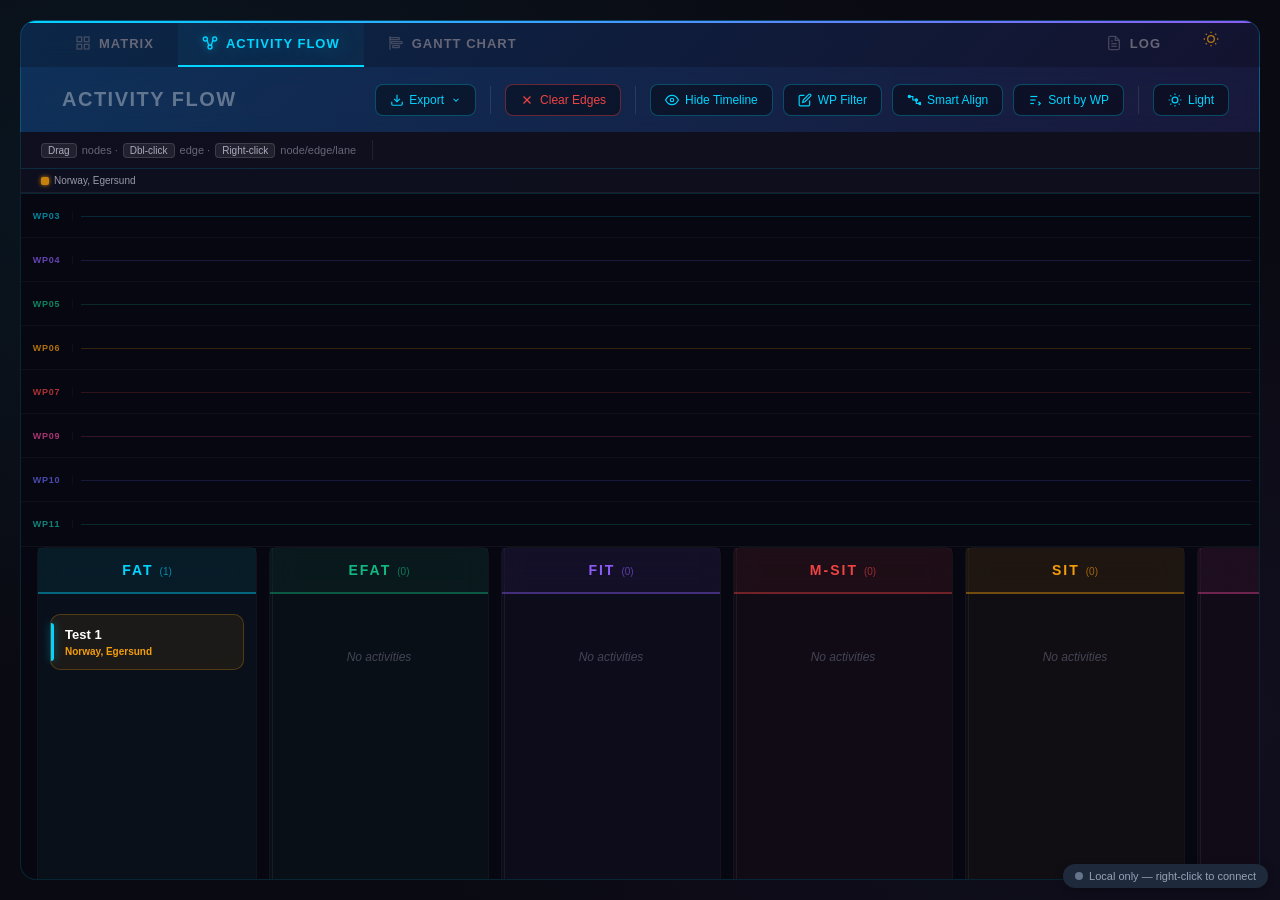
==== commit 0d745755: "Add files via upload" ====
--- a/flow.html
+++ b/flow.html
@@ -6,6 +6,8 @@
     <title>Activity Flow - Test Equipment Matrix</title>
     <link rel="stylesheet" href="css/nav.css">
     <link rel="stylesheet" href="css/flow.css">
+    <link rel="stylesheet" href="css/theme-dark.css">
+    <link rel="stylesheet" href="css/theme-light.css">
 </head>
 <body>
     <div class="container">
@@ -17,9 +19,56 @@
         <!-- Flow Header -->
         <div class="flow-header">
             <div class="flow-header-left">
-                <div class="flow-title">Activity Flow</div>
+                <div class="flow-title">
+                    <input type="text" id="flowPageTitle" class="flow-title-input" placeholder="Activity Flow" oninput="FlowApp.savePageTitle(this.value)">
+                </div>
             </div>
             <div class="flow-header-right">
+                <!-- Export Dropdown -->
+                <div class="export-dropdown-wrap">
+                    <button class="action-btn export-btn" onclick="FlowExport.toggleDropdown()" title="Export flow diagram">
+                        <svg viewBox="0 0 24 24" fill="none" stroke="currentColor" stroke-width="2">
+                            <path d="M21 15v4a2 2 0 01-2 2H5a2 2 0 01-2-2v-4"/>
+                            <polyline points="7 10 12 15 17 10"/>
+                            <line x1="12" y1="15" x2="12" y2="3"/>
+                        </svg>
+                        Export
+                        <svg class="export-chevron" viewBox="0 0 24 24" width="10" height="10" fill="none" stroke="currentColor" stroke-width="2.5">
+                            <polyline points="6 9 12 15 18 9"/>
+                        </svg>
+                    </button>
+                    <div class="export-dropdown" id="exportDropdown">
+                        <div class="export-dropdown-header">Export Current View</div>
+                        <div class="export-dropdown-item" onclick="FlowExport.exportPPTX()">
+                            <span class="export-icon">📊</span>
+                            <span class="export-label">PowerPoint (.pptx)</span>
+                            <span class="export-hint">Slides with diagram + tables</span>
+                        </div>
+                        <div class="export-dropdown-item" onclick="FlowExport.exportPDF()">
+                            <span class="export-icon">📄</span>
+                            <span class="export-label">PDF Document (.pdf)</span>
+                            <span class="export-hint">Print-ready layout</span>
+                        </div>
+                        <div class="export-dropdown-divider"></div>
+                        <div class="export-dropdown-item" onclick="FlowExport.exportPNG()">
+                            <span class="export-icon">🖼️</span>
+                            <span class="export-label">PNG Image (.png)</span>
+                            <span class="export-hint">High-res screenshot</span>
+                        </div>
+                        <div class="export-dropdown-item" onclick="FlowExport.exportSVG()">
+                            <span class="export-icon">✏️</span>
+                            <span class="export-label">SVG Vector (.svg)</span>
+                            <span class="export-hint">Edges &amp; nodes as vectors</span>
+                        </div>
+                        <div class="export-dropdown-divider"></div>
+                        <div class="export-dropdown-item" onclick="FlowExport.exportJSON()">
+                            <span class="export-icon">📋</span>
+                            <span class="export-label">JSON Data (.json)</span>
+                            <span class="export-hint">Raw flow data for re-import</span>
+                        </div>
+                    </div>
+                </div>
+                <div class="header-divider"></div>
                 <button class="action-btn danger" onclick="FlowApp.clearAllEdges()" title="Clear All Edges">
                     <svg viewBox="0 0 24 24" fill="none" stroke="currentColor" stroke-width="2">
                         <line x1="18" y1="6" x2="6" y2="18"/>
@@ -45,6 +94,30 @@
                     </svg>
                     Smart Align
                 </button>
+                <button class="action-btn" onclick="FlowNodes.sortByWorkpack()" title="Sort nodes by workpack (WP03, WP04, ...)">
+                    <svg viewBox="0 0 24 24" fill="none" stroke="currentColor" stroke-width="2">
+                        <line x1="4" y1="6" x2="16" y2="6"/>
+                        <line x1="4" y1="12" x2="13" y2="12"/>
+                        <line x1="4" y1="18" x2="10" y2="18"/>
+                        <polyline points="18 15 21 18 18 21"/>
+                    </svg>
+                    Sort by WP
+                </button>
+                <div class="header-divider"></div>
+                <button class="action-btn" id="lightModeBtn" onclick="FlowApp.toggleLightMode()" title="Toggle light/dark background">
+                    <svg viewBox="0 0 24 24" width="12" height="12" fill="none" stroke="currentColor" stroke-width="2">
+                        <circle cx="12" cy="12" r="5"/>
+                        <line x1="12" y1="1" x2="12" y2="3"/>
+                        <line x1="12" y1="21" x2="12" y2="23"/>
+                        <line x1="4.22" y1="4.22" x2="5.64" y2="5.64"/>
+                        <line x1="18.36" y1="18.36" x2="19.78" y2="19.78"/>
+                        <line x1="1" y1="12" x2="3" y2="12"/>
+                        <line x1="21" y1="12" x2="23" y2="12"/>
+                        <line x1="4.22" y1="19.78" x2="5.64" y2="18.36"/>
+                        <line x1="18.36" y1="5.64" x2="19.78" y2="4.22"/>
+                    </svg>
+                    <span id="lightModeLabel">Light</span>
+                </button>
             </div>
         </div>
 
@@ -100,6 +173,13 @@
     <div class="context-menu" id="canvasContextMenu">
         <div class="context-menu-item" onclick="FlowApp.openAddActivityModal()">
             ➕ Add New Activity
+        </div>
+        <div class="context-menu-divider"></div>
+        <div class="context-menu-item" onclick="FlowNodes.sortByWorkpack(); document.getElementById('canvasContextMenu').classList.remove('active');">
+            📦 Sort by Workpack
+        </div>
+        <div class="context-menu-item" onclick="FlowNodes.smartAlign(); document.getElementById('canvasContextMenu').classList.remove('active');">
+            ⚡ Smart Align
         </div>
     </div>
 
@@ -362,6 +442,11 @@
     <script src="js/manage.js"></script>
     <script src="js/undo.js"></script>
     <script src="js/settings.js"></script>
+    <!-- Export libraries (bundled locally for offline use) -->
+    <script src="js/lib/html2canvas.min.js"></script>
+    <script src="js/lib/jspdf.umd.js"></script>
+    <script src="js/lib/pptxgen.bundle.js"></script>
+    <script src="js/flow-export.js"></script>
     <script src="js/flow-app.js"></script>
 </body>
 </html>
--- a/css/nav.css
+++ b/css/nav.css
@@ -89,3 +89,42 @@
 .nav-tab.active .tab-badge {
     background: rgba(0, 212, 255, 0.3);
 }
+
+/* Theme toggle button in nav */
+.nav-theme-btn {
+    margin-left: 8px;
+    border: none !important;
+    background: transparent !important;
+    padding: 6px 10px !important;
+    cursor: pointer;
+    opacity: 0.7;
+    transition: opacity 0.2s;
+}
+.nav-theme-btn:hover { opacity: 1; }
+.nav-theme-btn svg { width: 16px; height: 16px; }
+
+/* ══════ Theme Toggle Button ══════ */
+.nav-theme-btn {
+    display: flex; align-items: center; justify-content: center;
+    width: 36px; height: 36px; border-radius: 8px;
+    background: transparent; border: 1px solid rgba(255,255,255,0.1);
+    cursor: pointer; margin-left: 8px; padding: 0;
+    transition: all 0.2s;
+}
+.nav-theme-btn svg { width: 18px; height: 18px; }
+.nav-theme-btn .theme-icon-sun { display: block; color: #f59e0b; }
+.nav-theme-btn .theme-icon-moon { display: none; color: #6366f1; }
+.nav-theme-btn:hover { background: rgba(255,255,255,0.06); border-color: rgba(255,255,255,0.2); }
+
+/* When light theme is active, show moon icon instead */
+.nav-theme-btn.active .theme-icon-sun { display: none; }
+.nav-theme-btn.active .theme-icon-moon { display: block; }
+
+/* Light theme overrides for the button */
+.light-theme .nav-theme-btn {
+    border-color: #d1d5db;
+}
+.light-theme .nav-theme-btn:hover {
+    background: #f1f5f9; border-color: #94a3b8;
+}
+.light-theme .nav-theme-btn .theme-icon-moon { color: #4f46e5; }
--- a/css/flow.css
+++ b/css/flow.css
@@ -41,6 +41,8 @@
     align-items: center;
     flex-wrap: wrap;
     gap: 12px;
+    position: relative;
+    z-index: 100;
 }
 
 .flow-header-left {
@@ -56,6 +58,68 @@
     text-shadow: 0 0 20px rgba(0, 212, 255, 0.4);
     letter-spacing: 1.5px;
     text-transform: uppercase;
+}
+
+.flow-title-input {
+    background: transparent;
+    border: 1px solid transparent;
+    border-radius: 6px;
+    padding: 6px 12px;
+    color: #fff;
+    font-size: 20px;
+    font-weight: 700;
+    letter-spacing: 1.5px;
+    text-transform: uppercase;
+    text-shadow: 0 0 20px rgba(0, 212, 255, 0.4);
+    width: 320px;
+    transition: all 0.3s;
+}
+
+.flow-title-input::placeholder {
+    color: rgba(255, 255, 255, 0.4);
+}
+
+.flow-title-input:hover {
+    border-color: rgba(0, 212, 255, 0.2);
+    background: rgba(0, 212, 255, 0.04);
+}
+
+.flow-title-input:focus {
+    outline: none;
+    border-color: rgba(0, 212, 255, 0.5);
+    background: rgba(0, 212, 255, 0.08);
+    box-shadow: 0 0 16px rgba(0, 212, 255, 0.15);
+}
+
+.flow-title-input {
+    background: transparent;
+    border: 1px solid transparent;
+    border-radius: 6px;
+    color: inherit;
+    font: inherit;
+    letter-spacing: inherit;
+    text-transform: inherit;
+    text-shadow: inherit;
+    padding: 4px 10px;
+    width: 280px;
+    transition: all 0.25s;
+}
+
+.flow-title-input:hover {
+    border-color: rgba(0, 212, 255, 0.25);
+    background: rgba(0, 212, 255, 0.05);
+}
+
+.flow-title-input:focus {
+    outline: none;
+    border-color: #00d4ff;
+    background: rgba(0, 212, 255, 0.1);
+    box-shadow: 0 0 16px rgba(0, 212, 255, 0.2);
+}
+
+.flow-title-input::placeholder {
+    color: rgba(255, 255, 255, 0.35);
+    text-shadow: none;
 }
 
 /* === WP CHIP FILTER BAR (matching index.html style) === */
@@ -297,6 +361,17 @@
     pointer-events: none;
     z-index: 5;
 }
+/* When an edge is selected, raise the SVG layer above nodes so handles are clickable */
+.edge-layer.edge-active {
+    z-index: 50;
+    pointer-events: all;
+}
+
+/* Ensure handle groups capture events */
+.edge-handle {
+    pointer-events: all;
+    cursor: grab;
+}
 
 .edge-layer path {
     pointer-events: stroke;
@@ -359,15 +434,17 @@
 .edge-handle-dot {
     fill: #00d4ff;
     stroke: #fff;
-    stroke-width: 2;
+    stroke-width: 2.5;
     cursor: grab;
-    filter: drop-shadow(0 0 4px rgba(0,212,255,0.8));
-    transition: r 0.15s;
+    pointer-events: all;
+    filter: drop-shadow(0 0 6px rgba(0,212,255,0.9));
+    transition: r 0.15s, fill 0.15s;
 }
 .edge-handle-dot:hover {
-    r: 9;
+    r: 12;
     fill: #fff;
     stroke: #00d4ff;
+    filter: drop-shadow(0 0 10px rgba(0,212,255,1));
 }
 .edge-handle-label {
     fill: #00d4ff;
@@ -2051,3 +2128,196 @@
 }
 .detail-attach-del:hover { color: #ef4444; }
 .detail-section-label { display: flex; align-items: center; gap: 6px; }
+
+/* ══════ Edge slot reorder dots ══════ */
+.edge-slot-dot {
+    fill: rgba(255,255,255,0.08);
+    stroke: rgba(255,255,255,0.35);
+    stroke-width: 2;
+    pointer-events: all;
+    cursor: pointer;
+    transition: fill 0.15s, stroke 0.15s, r 0.15s;
+}
+.edge-slot-dot:hover {
+    fill: rgba(0,212,255,0.5);
+    stroke: #00d4ff;
+    stroke-width: 2.5;
+    r: 7;
+    filter: drop-shadow(0 0 6px rgba(0,212,255,0.7));
+}
+.edge-slot-dot.slot-current {
+    fill: #00d4ff;
+    stroke: #fff;
+    stroke-width: 2;
+    filter: drop-shadow(0 0 5px rgba(0,212,255,0.8));
+    cursor: default;
+}
+.edge-slot-label {
+    fill: rgba(255,255,255,0.5);
+    font-size: 9px;
+    font-family: 'JetBrains Mono', monospace;
+    font-weight: 600;
+    text-anchor: middle;
+    pointer-events: none;
+}
+.edge-slot-group:hover .edge-slot-label { fill: #00d4ff; }
+.edge-slot-group:hover .edge-slot-dot:not(.slot-current) {
+    fill: rgba(0,212,255,0.5);
+    stroke: #00d4ff;
+}
+
+/* ══════ Edge reconnect drop target ══════ */
+.flow-node.edge-drop-target {
+    outline: 2px solid #00d4ff !important;
+    outline-offset: 3px;
+    box-shadow: 0 0 20px rgba(0,212,255,0.4), inset 0 0 12px rgba(0,212,255,0.08) !important;
+    z-index: 50 !important;
+}
+
+/* Light theme: see css/theme-light.css (global, applied via body.light-theme) */
+
+/* ══════════════════════════════════════════
+   EXPORT DROPDOWN & LOADING OVERLAY
+   ══════════════════════════════════════════ */
+
+.export-dropdown-wrap {
+    position: relative;
+    display: inline-flex;
+}
+
+.export-btn {
+    gap: 5px !important;
+}
+
+.export-btn .export-chevron {
+    width: 10px;
+    height: 10px;
+    margin-left: 2px;
+    transition: transform 0.2s;
+}
+
+.export-dropdown.active ~ .export-btn .export-chevron,
+.export-dropdown-wrap:has(.export-dropdown.active) .export-chevron {
+    transform: rotate(180deg);
+}
+
+.export-dropdown {
+    position: absolute;
+    top: calc(100% + 6px);
+    right: 0;
+    min-width: 260px;
+    background: rgba(16, 18, 32, 0.97);
+    border: 1px solid rgba(0, 212, 255, 0.25);
+    border-radius: 10px;
+    backdrop-filter: blur(16px);
+    box-shadow: 0 12px 40px rgba(0, 0, 0, 0.5),
+                0 0 20px rgba(0, 212, 255, 0.08);
+    z-index: 9999;
+    opacity: 0;
+    visibility: hidden;
+    transform: translateY(-6px);
+    transition: all 0.2s ease;
+    overflow: hidden;
+}
+
+.export-dropdown.active {
+    opacity: 1;
+    visibility: visible;
+    transform: translateY(0);
+}
+
+.export-dropdown-header {
+    padding: 10px 16px 6px;
+    font-size: 9px;
+    font-weight: 700;
+    text-transform: uppercase;
+    letter-spacing: 1.5px;
+    color: #556;
+    border-bottom: 1px solid rgba(255,255,255,0.06);
+}
+
+.export-dropdown-item {
+    display: grid;
+    grid-template-columns: 24px 1fr;
+    grid-template-rows: auto auto;
+    gap: 0 10px;
+    padding: 10px 16px;
+    cursor: pointer;
+    transition: background 0.15s;
+}
+
+.export-dropdown-item:hover {
+    background: rgba(0, 212, 255, 0.08);
+}
+
+.export-icon {
+    grid-row: 1 / -1;
+    display: flex;
+    align-items: center;
+    justify-content: center;
+    font-size: 15px;
+}
+
+.export-label {
+    font-size: 13px;
+    font-weight: 600;
+    color: #dde;
+    line-height: 1.3;
+}
+
+.export-hint {
+    font-size: 10px;
+    color: #667;
+    line-height: 1.3;
+}
+
+.export-dropdown-divider {
+    height: 1px;
+    background: rgba(255,255,255,0.06);
+    margin: 2px 12px;
+}
+
+/* Loading overlay */
+#exportLoadingOverlay {
+    position: fixed;
+    inset: 0;
+    background: rgba(0, 0, 0, 0.6);
+    backdrop-filter: blur(4px);
+    display: flex;
+    align-items: center;
+    justify-content: center;
+    z-index: 99999;
+}
+
+.export-loading-box {
+    background: rgba(16, 18, 36, 0.95);
+    border: 1px solid rgba(0, 212, 255, 0.3);
+    border-radius: 14px;
+    padding: 32px 48px;
+    display: flex;
+    flex-direction: column;
+    align-items: center;
+    gap: 16px;
+    box-shadow: 0 10px 40px rgba(0,0,0,0.5);
+}
+
+.export-spinner {
+    width: 36px;
+    height: 36px;
+    border: 3px solid rgba(0, 212, 255, 0.2);
+    border-top-color: #00d4ff;
+    border-radius: 50%;
+    animation: export-spin 0.8s linear infinite;
+}
+
+@keyframes export-spin {
+    to { transform: rotate(360deg); }
+}
+
+.export-loading-text {
+    font-size: 14px;
+    color: #aab;
+    font-weight: 500;
+    letter-spacing: 0.5px;
+}
+
--- a/css/theme-dark.css
+++ b/css/theme-dark.css
@@ -0,0 +1,8 @@
+/* ========================================
+   THEME-DARK.CSS — Default Dark Theme
+   No class needed — dark is the baseline.
+   ======================================== */
+
+body:not(.light-theme) {
+    color-scheme: dark;
+}
--- a/css/theme-light.css
+++ b/css/theme-light.css
@@ -0,0 +1,399 @@
+/* ========================================
+   THEME-LIGHT.CSS — Light Theme Overrides
+   Activated by adding .light-theme to <body>
+   Covers: nav, index/matrix, flow, gantt
+   ======================================== */
+
+body.light-theme { color-scheme: light; }
+
+/* ══════ GLOBAL ══════ */
+.light-theme {
+    background: #f8fafc !important;
+    background-image: none !important;
+    color: #1e293b !important;
+}
+
+/* ══════ NAV ══════ */
+.light-theme .nav-tabs {
+    background: #ffffff !important;
+    border-bottom: 1px solid #e2e8f0 !important;
+    box-shadow: 0 1px 3px rgba(0,0,0,0.06) !important;
+}
+.light-theme .nav-tab { color: #64748b !important; }
+.light-theme .nav-tab:hover { color: #0f172a !important; background: #f1f5f9 !important; }
+.light-theme .nav-tab.active { color: #2563eb !important; border-bottom-color: #2563eb !important; }
+.light-theme .nav-tab svg { stroke: currentColor !important; }
+
+/* ══════ INDEX / MATRIX ══════ */
+.light-theme .matrix-header {
+    background: linear-gradient(135deg, #ffffff 0%, #f1f5f9 100%) !important;
+    border-bottom: 1px solid #e2e8f0 !important;
+    box-shadow: 0 1px 4px rgba(0,0,0,0.06) !important;
+}
+.light-theme .matrix-header .header-title { color: #0f172a !important; }
+.light-theme .matrix-header .header-title span { color: #2563eb !important; }
+.light-theme .project-info-badge { color: #475569 !important; }
+.light-theme .matrix-header .header-controls .action-btn {
+    color: #475569 !important; border-color: #cbd5e1 !important; background: #fff !important;
+}
+.light-theme .matrix-header .header-controls .action-btn:hover {
+    background: #f1f5f9 !important; color: #0f172a !important; border-color: #94a3b8 !important;
+}
+.light-theme .matrix-header .header-controls .action-btn.active {
+    background: #2563eb !important; color: #fff !important; border-color: #2563eb !important;
+}
+.light-theme .header-divider { background: #e2e8f0 !important; }
+.light-theme .shortcut-hint { color: #94a3b8 !important; }
+
+/* Filter bar */
+.light-theme .filter-bar {
+    background: #ffffff !important; border: 1px solid #e2e8f0 !important;
+    box-shadow: 0 1px 3px rgba(0,0,0,0.04) !important;
+}
+.light-theme .filter-label { color: #64748b !important; }
+.light-theme .filter-chip {
+    border-color: #cbd5e1 !important; color: #475569 !important; background: #fff !important;
+}
+.light-theme .filter-chip.active {
+    background: var(--chip-bg) !important; color: var(--chip-color) !important; border-color: var(--chip-border) !important;
+}
+.light-theme .filter-clear { color: #64748b !important; }
+.light-theme .filter-col-indicator { color: #475569 !important; }
+
+/* Table wrapper */
+.light-theme .matrix-wrapper {
+    background: #ffffff !important; border: 1px solid #e2e8f0 !important;
+    box-shadow: 0 2px 8px rgba(0,0,0,0.06) !important;
+}
+.light-theme .table-scroll {
+    scrollbar-color: #cbd5e1 #f1f5f9 !important;
+}
+.light-theme .table-scroll::-webkit-scrollbar-track { background: #f1f5f9 !important; }
+.light-theme .table-scroll::-webkit-scrollbar-thumb { background: #cbd5e1 !important; }
+.light-theme .table-scroll::-webkit-scrollbar-thumb:hover { background: #94a3b8 !important; }
+.light-theme .table-scroll::-webkit-scrollbar-corner { background: #f1f5f9 !important; }
+
+/* Table header */
+.light-theme .matrix-table th {
+    background: #f8fafc !important; color: #334155 !important;
+    border-color: #e2e8f0 !important;
+}
+.light-theme .matrix-table thead tr.filter-header-row th { background: #f1f5f9 !important; }
+.light-theme .freeze-mode th.col-freeze { background: #f8fafc !important; }
+.light-theme .col-filter-input {
+    background: #fff !important; border-color: #e2e8f0 !important; color: #334155 !important;
+}
+
+/* Table cells */
+.light-theme .matrix-table td {
+    border-color: #e2e8f0 !important; color: #334155 !important;
+}
+.light-theme .matrix-table .data-row td {
+    background: #fff !important;
+}
+.light-theme .matrix-table .data-row:nth-child(even) td {
+    background: #fafbfc !important;
+}
+.light-theme .matrix-table .data-row:hover td {
+    background: #f0f7ff !important;
+}
+.light-theme .matrix-table .data-row { background: #fff !important; }
+.light-theme .matrix-table .data-row:nth-child(even) { background: #fafbfc !important; }
+.light-theme .matrix-table .data-row:hover { background: #f0f7ff !important; }
+.light-theme .matrix-table input,
+.light-theme .matrix-table select {
+    background: transparent !important; color: #334155 !important; border-color: transparent !important;
+}
+.light-theme .matrix-table input:focus,
+.light-theme .matrix-table select:focus {
+    border-color: #2563eb !important; background: #fff !important;
+}
+.light-theme .matrix-table input::placeholder { color: #94a3b8 !important; }
+
+/* Frozen columns */
+.light-theme .freeze-mode .col-freeze { background: #fff !important; }
+.light-theme .freeze-mode .data-row .col-freeze { background: #fff !important; }
+.light-theme .freeze-mode .data-row:nth-child(even) .col-freeze { background: #fafbfc !important; }
+.light-theme .freeze-mode .data-row:hover .col-freeze { background: #f0f7ff !important; }
+.light-theme .freeze-mode .col-freeze-7 {
+    border-right: 2px solid rgba(37, 99, 235, 0.2) !important;
+    box-shadow: 2px 0 6px rgba(0, 0, 0, 0.06) !important;
+}
+.light-theme .freeze-mode .add-row-row .col-freeze {
+    border-right: 2px solid rgba(37, 99, 235, 0.2) !important;
+    box-shadow: 2px 0 6px rgba(0, 0, 0, 0.06) !important;
+}
+
+/* Section headers */
+.light-theme .section-header { background: #f1f5f9 !important; }
+.light-theme .section-header td { color: #334155 !important; border-color: #e2e8f0 !important; background: #f1f5f9 !important; }
+.light-theme .section-header:hover { background: #e8eef5 !important; }
+.light-theme .section-header:hover td { background: #e8eef5 !important; }
+.light-theme .freeze-mode .section-header .col-freeze { background: #f1f5f9 !important; }
+.light-theme .freeze-mode .section-header:hover .col-freeze { background: #e8eef5 !important; }
+.light-theme .section-header .section-test-cell { background: #f1f5f9 !important; }
+.light-theme .section-header:hover .section-test-cell { background: #e8eef5 !important; }
+.light-theme .freeze-mode .section-header .section-test-cell { background: #f1f5f9 !important; }
+
+/* WP sub-headers */
+.light-theme .wp-subheader td { background: #f8fafc !important; color: #475569 !important; }
+
+/* Add row */
+.light-theme .add-row-row td { background: #fafbfc !important; }
+.light-theme .add-row-btn { color: #64748b !important; }
+.light-theme .add-row-btn:hover { color: #2563eb !important; background: #f0f7ff !important; }
+.light-theme .freeze-mode .add-row-row .col-freeze { background: #fafbfc !important; }
+.light-theme .freeze-mode .add-row-row .add-row-cell.test-column { background: #fafbfc !important; }
+
+/* Delete buttons */
+.light-theme .delete-row-btn { color: #cbd5e1 !important; }
+.light-theme .delete-row-btn:hover { color: #ef4444 !important; }
+
+/* Test column headers */
+.light-theme .test-header { color: #334155 !important; }
+.light-theme .test-header-name { color: #0f172a !important; }
+.light-theme .add-test-btn { color: #64748b !important; border-color: #cbd5e1 !important; }
+.light-theme .add-test-btn:hover { color: #2563eb !important; border-color: #2563eb !important; }
+
+/* Modals */
+.light-theme .modal-overlay > div,
+.light-theme .label-modal,
+.light-theme .gc-modal,
+.light-theme .gc-wp-panel {
+    background: #fff !important; color: #334155 !important;
+    border-color: #e2e8f0 !important; box-shadow: 0 8px 32px rgba(0,0,0,0.12) !important;
+}
+.light-theme .modal-overlay > div h3,
+.light-theme .label-modal h3,
+.light-theme .gc-modal h3 { color: #0f172a !important; }
+.light-theme .btn-save { background: #2563eb !important; }
+.light-theme .btn-cancel { color: #64748b !important; border-color: #cbd5e1 !important; background: #fff !important; }
+
+/* Sync status */
+.light-theme #sync-status {
+    background: #fff !important; color: #475569 !important;
+    border: 1px solid #e2e8f0 !important; box-shadow: 0 2px 8px rgba(0,0,0,0.08) !important;
+}
+
+/* ══════ FLOW ══════ */
+.light-theme .flow-header {
+    background: #fff !important; border-bottom-color: #e2e8f0 !important; color: #1e293b !important;
+}
+.light-theme .flow-header .header-title { color: #0f172a !important; }
+.light-theme .flow-header .action-btn {
+    color: #475569 !important; border-color: #cbd5e1 !important;
+}
+.light-theme .flow-header .action-btn:hover { background: #f1f5f9 !important; color: #0f172a !important; }
+.light-theme .flow-header .action-btn.active { background: #0f172a !important; color: #fff !important; }
+
+.light-theme .flow-filter-bar { background: #fff !important; border-color: #e2e8f0 !important; }
+.light-theme .flow-canvas-wrapper, .light-theme .flow-canvas { background: #fff !important; }
+.light-theme .lane { border-color: #e2e8f0 !important; }
+.light-theme .lane-header { background: #f1f5f9 !important; color: #334155 !important; border-bottom-color: #e2e8f0 !important; }
+.light-theme .lane-body { background: #fff !important; }
+.light-theme .lane:nth-child(even) .lane-body { background: #fafbfc !important; }
+
+/* Flow nodes */
+.light-theme .flow-node {
+    background: #fff !important; border: 2px solid #334155 !important;
+    box-shadow: 0 2px 8px rgba(0,0,0,0.1) !important; color: #0f172a !important;
+}
+.light-theme .flow-node:hover { box-shadow: 0 4px 16px rgba(0,0,0,0.15) !important; }
+.light-theme .flow-node .node-name { color: #0f172a !important; }
+.light-theme .flow-node .node-meta { color: #64748b !important; }
+.light-theme .flow-node[data-type="FAT"] { border-color: #00a8cc !important; }
+.light-theme .flow-node[data-type="FIT"] { border-color: #7c3aed !important; }
+.light-theme .flow-node[data-type="EFAT"] { border-color: #059669 !important; }
+.light-theme .flow-node[data-type="SIT"] { border-color: #d97706 !important; }
+.light-theme .flow-node[data-type="M-SIT"] { border-color: #dc2626 !important; }
+.light-theme .flow-node[data-type="SRT"] { border-color: #db2777 !important; }
+.light-theme .flow-node.node-inactive { opacity: 0.4 !important; background: #f1f5f9 !important; }
+.light-theme .flow-node.wp-dimmed { opacity: 0.2 !important; }
+
+/* Flow edges */
+.light-theme .edge-line { stroke: #475569 !important; }
+.light-theme .edge-arrow { fill: #475569 !important; }
+.light-theme .edge-group:hover .edge-line { stroke: #dc2626 !important; }
+.light-theme .edge-group:hover .edge-arrow { fill: #dc2626 !important; }
+.light-theme .edge-selected .edge-line { stroke: #2563eb !important; }
+.light-theme .edge-selected .edge-arrow { fill: #2563eb !important; }
+.light-theme .edge-label-bg { fill: #fff !important; stroke: #cbd5e1 !important; }
+.light-theme .edge-label-text { fill: #334155 !important; }
+.light-theme .edge-handle-dot { fill: #2563eb !important; }
+.light-theme .edge-drag-preview { stroke: #2563eb !important; }
+.light-theme .flow-node.edge-drop-target { outline-color: #2563eb !important; }
+
+/* Flow toolbar & timeline */
+.light-theme .flow-toolbar { background: #fff !important; border-bottom-color: #e2e8f0 !important; }
+.light-theme .flow-toolbar button { color: #475569 !important; border-color: #cbd5e1 !important; }
+.light-theme .flow-toolbar button:hover { background: #f1f5f9 !important; }
+.light-theme .flow-timeline-container { background: #f8fafc !important; border-top-color: #e2e8f0 !important; }
+
+/* Timeline strip — match gantt chart light theme */
+.light-theme .timeline-strip { background: #f8fafc !important; border-bottom-color: #e2e8f0 !important; }
+.light-theme .tl-wp-row { border-bottom-color: #e2e8f0 !important; }
+.light-theme .tl-wp-label { color: #334155 !important; opacity: 1 !important; border-right-color: #e2e8f0 !important; }
+.light-theme .tl-wp-line { background: #cbd5e1 !important; }
+.light-theme .tl-milestone { color: #0f172a !important; }
+.light-theme .tl-milestone-label { color: #334155 !important; }
+
+/* Location legend — light theme */
+.light-theme .location-legend {
+    background: #f1f5f9 !important;
+    border-color: #e2e8f0 !important;
+}
+.light-theme .legend-label { color: #64748b !important; }
+.light-theme .legend-item { color: #334155 !important; }
+
+/* Flow context menus */
+.light-theme .context-menu {
+    background: #fff !important; border-color: #e2e8f0 !important;
+    box-shadow: 0 4px 16px rgba(0,0,0,0.1) !important; color: #334155 !important;
+}
+.light-theme .context-menu-item:hover { background: #f1f5f9 !important; }
+.light-theme .context-menu-divider { background: #e2e8f0 !important; }
+
+/* ══════ GANTT CHART ══════ */
+.light-theme.gc-page {
+    background: #f8fafc !important;
+}
+.light-theme .gc-container { color: #1e293b !important; }
+.light-theme .gc-header {
+    background: #fff !important; border-bottom: 1px solid #e2e8f0 !important;
+}
+.light-theme .gc-header .gc-title { color: #0f172a !important; }
+.light-theme .gc-header .gc-title span { color: #2563eb !important; }
+.light-theme .gc-btn {
+    color: #475569 !important; border-color: #cbd5e1 !important; background: #fff !important;
+}
+.light-theme .gc-btn:hover { background: #f1f5f9 !important; }
+
+.light-theme .gc-section {
+    background: #fff !important; border: 1px solid #e2e8f0 !important;
+    box-shadow: 0 1px 4px rgba(0,0,0,0.04) !important;
+}
+.light-theme .gc-section-header { border-bottom-color: #e2e8f0 !important; }
+.light-theme .gc-section-title { color: #0f172a !important; }
+
+/* Gantt timeline */
+.light-theme .gc-gantt-timeline { border-bottom-color: #e2e8f0 !important; }
+.light-theme .gc-gantt-month {
+    color: #64748b !important; border-right-color: #e2e8f0 !important;
+}
+.light-theme .gc-gantt-head-left,
+.light-theme .gc-gantt-labels {
+    border-right-color: #e2e8f0 !important;
+}
+.light-theme .gc-gantt-label-header { color: #334155 !important; }
+
+/* Gantt rows */
+.light-theme .gc-label-row { color: #334155 !important; }
+.light-theme .gc-label-row:hover { background: #f0f7ff !important; }
+.light-theme .gc-label-row b { color: #2563eb !important; }
+.light-theme .gc-row { border-bottom-color: #f1f5f9 !important; }
+.light-theme .gc-row:hover { background: #f0f7ff !important; }
+.light-theme .gc-row-sec { background: #f8fafc !important; border-bottom-color: #e2e8f0 !important; }
+.light-theme .gc-label-sec { color: #334155 !important; }
+
+/* Gantt bars */
+.light-theme .gc-bar { color: #fff !important; }
+.light-theme .gc-bar.location-bar { box-shadow: 0 1px 4px rgba(0,0,0,0.15) !important; }
+
+/* Gantt controls */
+.light-theme .gc-timeline-control { border-top-color: #e2e8f0 !important; }
+.light-theme .gc-timeline-label { color: #64748b !important; }
+.light-theme .gc-current-date { color: #2563eb !important; }
+.light-theme .gc-timeline-slider { background: #e2e8f0 !important; }
+.light-theme .gc-timeline-slider::-webkit-slider-thumb { background: #2563eb !important; box-shadow: 0 0 6px rgba(37,99,235,0.4) !important; }
+.light-theme .gc-play-btn { background: #f1f5f9 !important; border-color: #cbd5e1 !important; color: #2563eb !important; }
+.light-theme .gc-date-controls { background: #f8fafc !important; border-top-color: #e2e8f0 !important; }
+.light-theme .gc-date-controls label { color: #64748b !important; }
+.light-theme .gc-date-controls input[type="date"] { background: #fff !important; border-color: #cbd5e1 !important; color: #334155 !important; }
+
+/* Gantt pagination */
+.light-theme .gc-pg-btn, .light-theme .gc-ps-btn { color: #475569 !important; border-color: #cbd5e1 !important; background: #fff !important; }
+.light-theme .gc-pg-btn:hover, .light-theme .gc-ps-btn:hover { background: #f1f5f9 !important; }
+.light-theme .gc-ps-btn.active { background: #2563eb !important; color: #fff !important; }
+
+/* Gantt map */
+.light-theme .gc-map-container { background: #f8fafc !important; }
+.light-theme .gc-map-sidebar { background: #fff !important; border-left-color: #e2e8f0 !important; }
+.light-theme .gc-legend-title, .light-theme .gc-item-list-title { color: #334155 !important; }
+.light-theme .gc-item-entry { border-bottom-color: #f1f5f9 !important; }
+.light-theme .gc-item-loc { color: #64748b !important; }
+
+/* Gantt tooltip & context menu */
+.light-theme .gc-tooltip {
+    background: #fff !important; border-color: #e2e8f0 !important;
+    box-shadow: 0 4px 16px rgba(0,0,0,0.1) !important; color: #334155 !important;
+}
+.light-theme .gc-tooltip-title { color: #2563eb !important; }
+.light-theme .gc-tooltip-label { color: #64748b !important; }
+.light-theme .gc-tooltip-value { color: #0f172a !important; }
+.light-theme .gc-ctx-menu {
+    background: #fff !important; border-color: #e2e8f0 !important;
+    box-shadow: 0 4px 16px rgba(0,0,0,0.1) !important; color: #334155 !important;
+}
+.light-theme .gc-ctx-header { color: #0f172a !important; border-bottom-color: #e2e8f0 !important; }
+.light-theme .gc-ctx-item:hover { background: #f1f5f9 !important; }
+
+/* Gantt modals */
+.light-theme .gc-loc-picker { background: #fff !important; border-color: #e2e8f0 !important; }
+.light-theme .gc-loc-picker-header { border-bottom-color: #e2e8f0 !important; }
+.light-theme .gc-loc-picker-header h3 { color: #0f172a !important; }
+.light-theme .gc-loc-picker-current { background: #f8fafc !important; color: #475569 !important; }
+.light-theme .gc-loc-picker-current strong { color: #2563eb !important; }
+.light-theme .gc-loc-picker-item { color: #334155 !important; }
+.light-theme .gc-loc-picker-item:hover { background: #f0f7ff !important; }
+.light-theme .gc-loc-picker-item.active { color: #2563eb !important; background: #f0f7ff !important; }
+
+/* Milestone strip */
+.light-theme .gc-ms-strip { border-bottom-color: #e2e8f0 !important; }
+.light-theme .gc-label-ms-wp { border-bottom-color: #f1f5f9 !important; }
+
+/* Scrollbars (global) */
+.light-theme ::-webkit-scrollbar-track { background: #f1f5f9 !important; }
+.light-theme ::-webkit-scrollbar-thumb { background: #cbd5e1 !important; }
+.light-theme ::-webkit-scrollbar-thumb:hover { background: #94a3b8 !important; }
+
+/* Export dropdown — light theme */
+.light-theme .export-dropdown {
+    background: rgba(255, 255, 255, 0.98) !important;
+    border-color: #d0d5dd !important;
+    box-shadow: 0 12px 40px rgba(0,0,0,0.12), 0 0 0 1px rgba(0,0,0,0.04) !important;
+}
+.light-theme .export-dropdown-header { color: #8892a4 !important; border-bottom-color: #e8ecf0 !important; }
+.light-theme .export-dropdown-item:hover { background: rgba(37, 99, 235, 0.06) !important; }
+.light-theme .export-label { color: #1e293b !important; }
+.light-theme .export-hint { color: #94a3b8 !important; }
+.light-theme .export-dropdown-divider { background: #e8ecf0 !important; }
+.light-theme #exportLoadingOverlay { background: rgba(255,255,255,0.6) !important; }
+.light-theme .export-loading-box {
+    background: rgba(255,255,255,0.97) !important;
+    border-color: #d0d5dd !important;
+    box-shadow: 0 10px 40px rgba(0,0,0,0.12) !important;
+}
+.light-theme .export-spinner { border-color: rgba(37,99,235,0.2) !important; border-top-color: #2563eb !important; }
+.light-theme .export-loading-text { color: #475569 !important; }
+
+/* Flow title input — light theme */
+.light-theme .flow-title { color: #0f172a !important; text-shadow: none !important; }
+.light-theme .flow-title-input { color: #0f172a !important; text-shadow: none !important; }
+.light-theme .flow-title-input:hover { border-color: rgba(37, 99, 235, 0.3) !important; background: rgba(37, 99, 235, 0.04) !important; }
+.light-theme .flow-title-input:focus { border-color: #2563eb !important; background: rgba(37, 99, 235, 0.06) !important; box-shadow: 0 0 12px rgba(37, 99, 235, 0.15) !important; }
+.light-theme .flow-title-input::placeholder { color: #94a3b8 !important; }
+
+/* Matrix header inputs — light theme */
+.light-theme .header-title input {
+    background: rgba(255,255,255,0.8) !important;
+    border-color: #cbd5e1 !important;
+    color: #0f172a !important;
+}
+.light-theme .header-title input:focus {
+    border-color: #2563eb !important;
+    box-shadow: 0 0 12px rgba(37,99,235,0.2) !important;
+    background: #fff !important;
+}
+.light-theme .header-title input::placeholder { color: #94a3b8 !important; }
+.light-theme .header-title label { color: #2563eb !important; }
+.light-theme .page-title-group input { color: #0f172a !important; }
